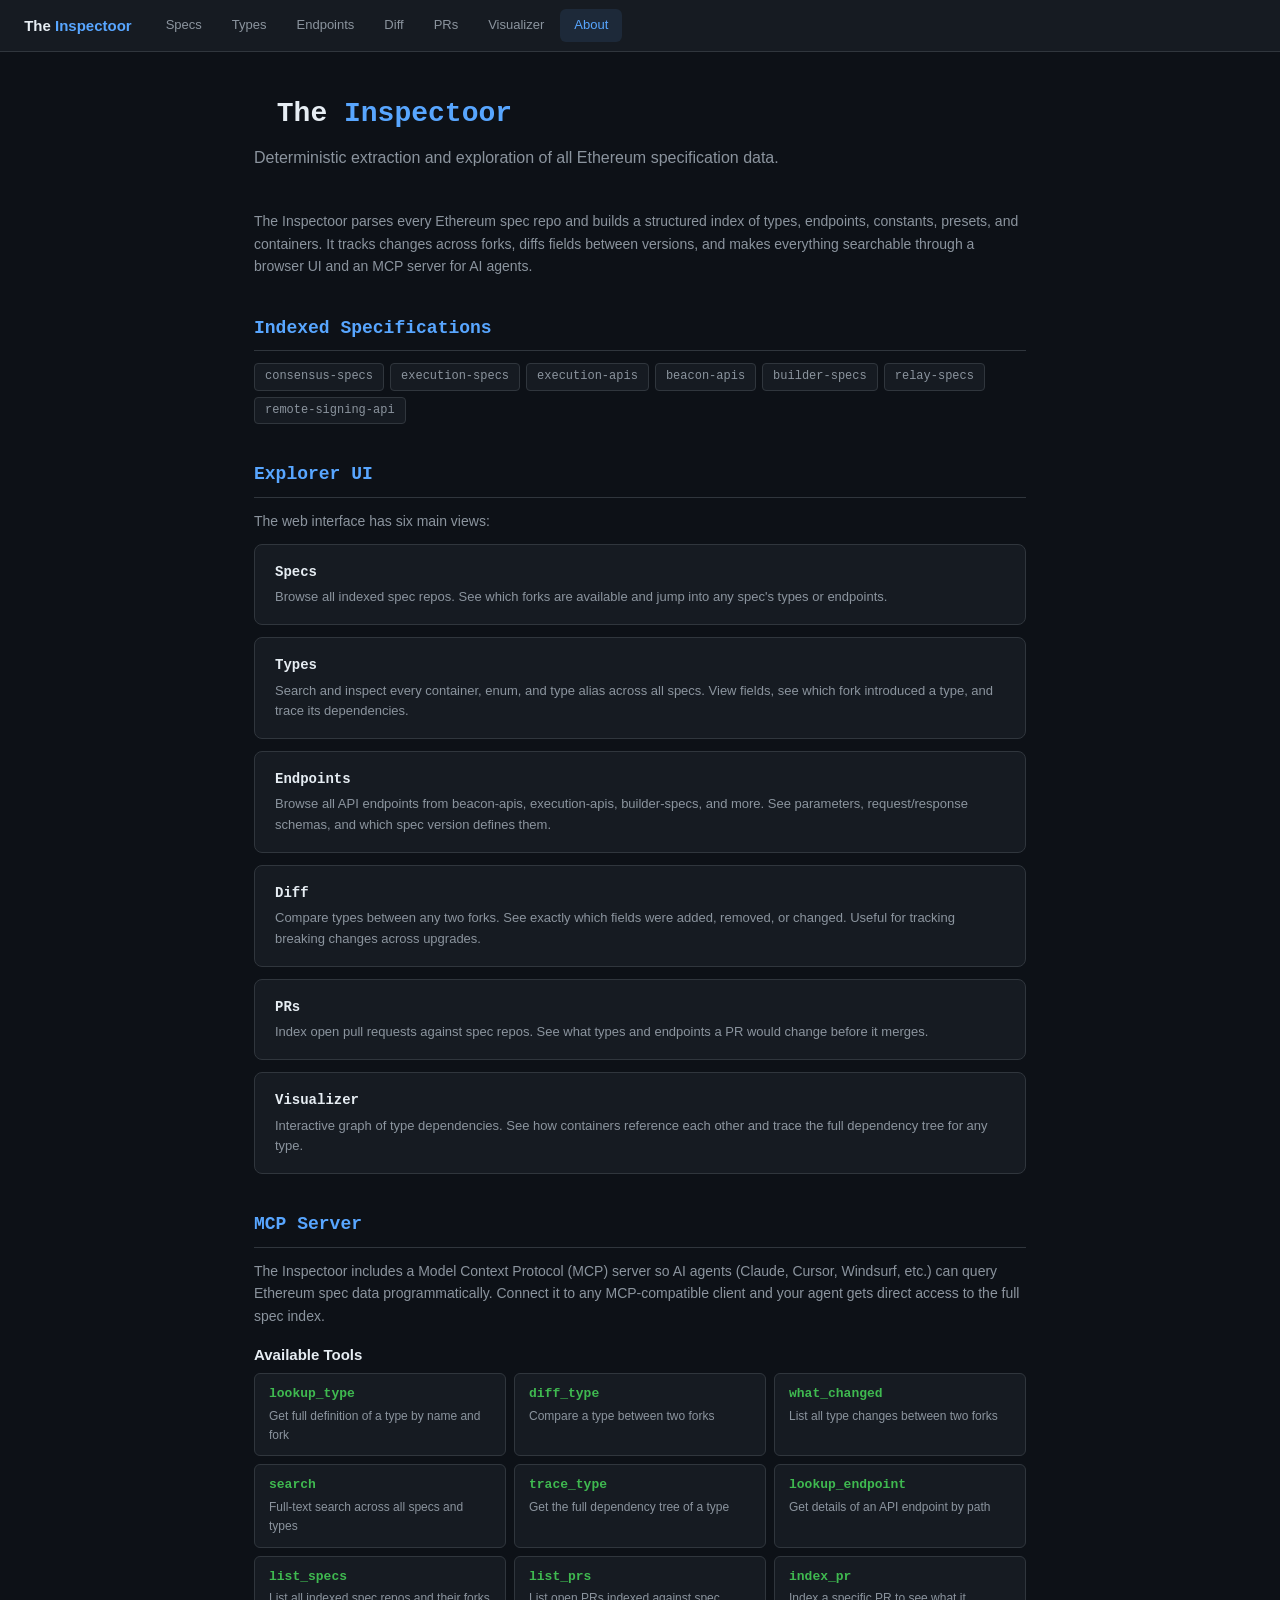
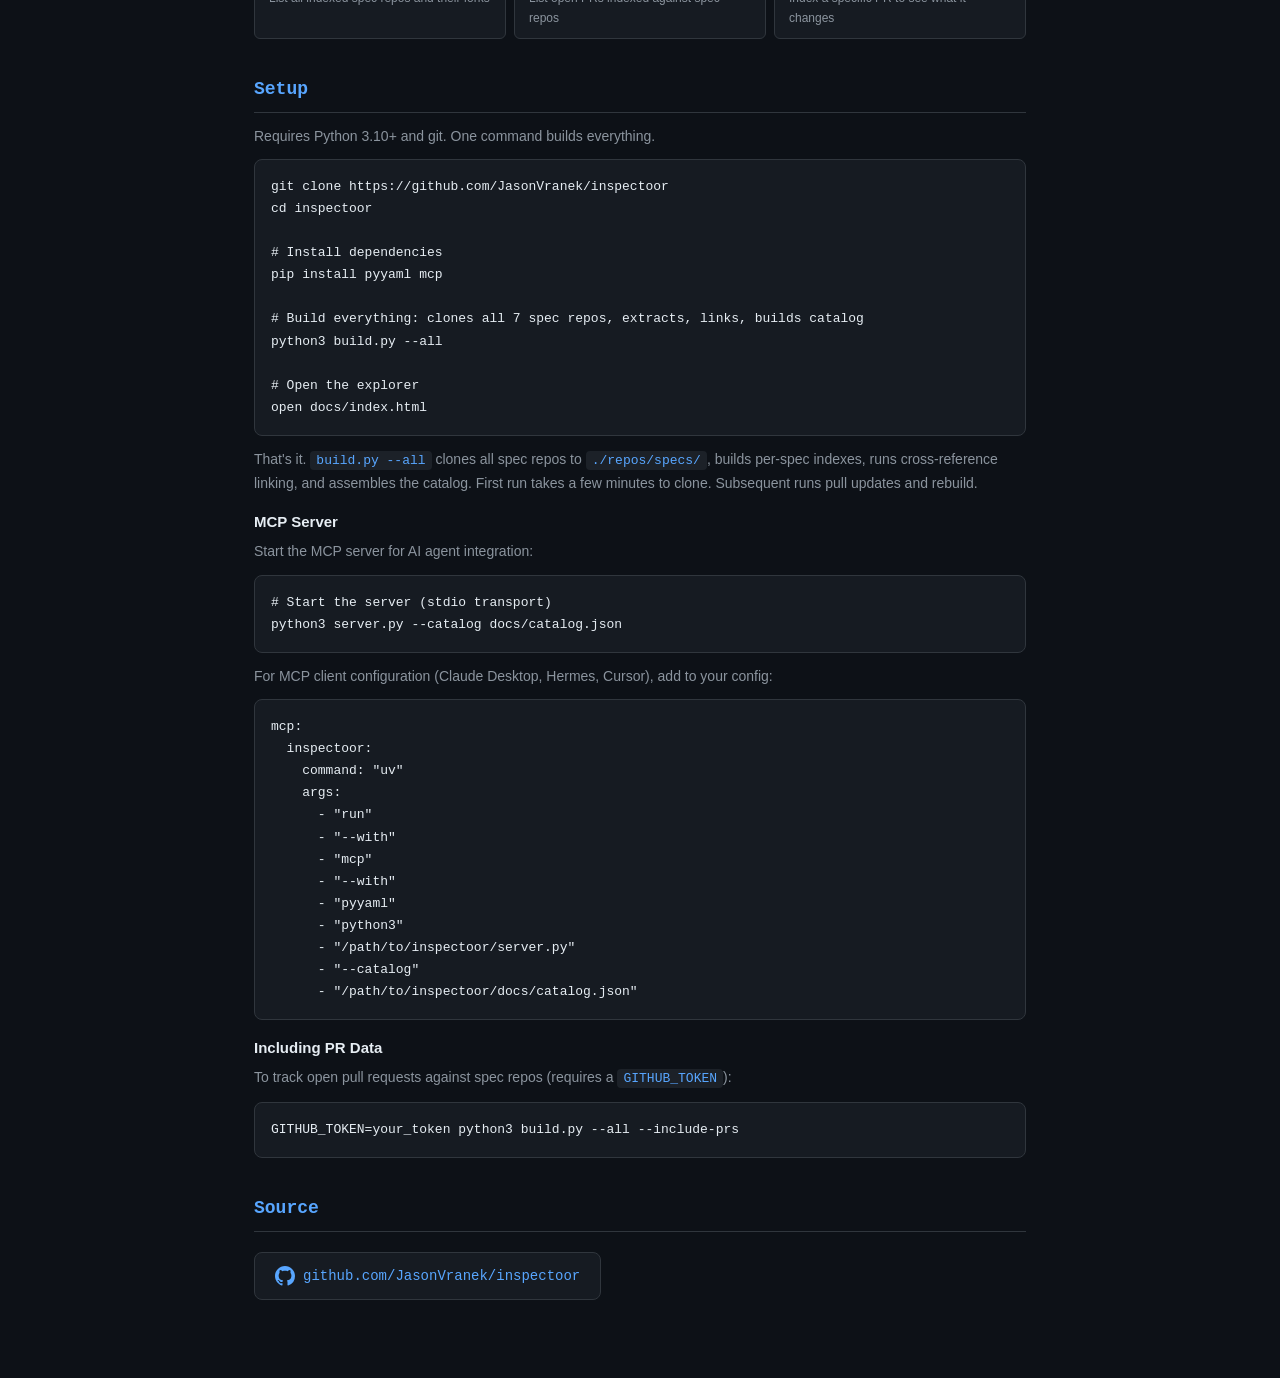
==== docs/about.html @ fb52762d "refactor, about page, CI" ====
<!DOCTYPE html>
<html lang="en">
<head>
<meta charset="UTF-8">
<meta name="viewport" content="width=device-width, initial-scale=1.0">
<title>About — The Inspectoor</title>
<link rel="icon" type="image/svg+xml" href="favicon.svg">
<style>
:root {
  --bg: #0d1117;
  --surface: #161b22;
  --surface-2: #1c2128;
  --border: #30363d;
  --text: #e6edf3;
  --text-muted: #8b949e;
  --text-dim: #6e7681;
  --accent: #58a6ff;
  --accent-hover: #79c0ff;
  --green: #3fb950;
  --red: #f85149;
  --orange: #d29922;
  --purple: #bc8cff;
  --font-mono: 'JetBrains Mono', 'Fira Code', 'SF Mono', Consolas, monospace;
  --font-sans: -apple-system, BlinkMacSystemFont, 'Segoe UI', Helvetica, Arial, sans-serif;
}
* { box-sizing: border-box; margin: 0; padding: 0; }
body {
  font-family: var(--font-sans);
  background: var(--bg);
  color: var(--text);
  line-height: 1.6;
  min-height: 100vh;
}
a { color: var(--accent); text-decoration: none; }
a:hover { color: var(--accent-hover); text-decoration: underline; }

/* Header */
.header {
  display: flex;
  align-items: center;
  gap: 12px;
  padding: 0 16px;
  height: 52px;
  min-height: 52px;
  background: var(--surface);
  border-bottom: 1px solid var(--border);
  z-index: 100;
}
.header .logo {
  font-size: 15px;
  font-weight: 700;
  white-space: nowrap;
  cursor: pointer;
  text-decoration: none;
  color: var(--text);
}
.header .logo:hover { text-decoration: none; }
.header .logo .accent { color: var(--accent); }
.nav-tabs {
  display: flex;
  gap: 2px;
  margin-left: 8px;
}
.nav-tab {
  padding: 6px 14px;
  font-size: 13px;
  font-weight: 500;
  color: var(--text-muted);
  background: none;
  border: none;
  border-radius: 6px;
  cursor: pointer;
  font-family: var(--font-sans);
  transition: all 0.15s;
  text-decoration: none;
}
.nav-tab:hover { color: var(--text); background: var(--surface-2); text-decoration: none; }
.nav-tab.active { color: var(--accent); background: rgba(88,166,255,0.1); }

/* Content */
.content {
  max-width: 820px;
  margin: 0 auto;
  padding: 40px 24px 80px;
}
h1 {
  font-family: var(--font-mono);
  font-size: 28px;
  margin-bottom: 8px;
}
.subtitle {
  color: var(--text-muted);
  font-size: 16px;
  margin-bottom: 40px;
}
h2 {
  font-family: var(--font-mono);
  font-size: 18px;
  color: var(--accent);
  margin: 36px 0 12px;
  padding-bottom: 8px;
  border-bottom: 1px solid var(--border);
}
h3 {
  font-size: 15px;
  font-weight: 600;
  margin: 16px 0 6px;
}
p {
  color: var(--text-muted);
  margin-bottom: 12px;
  font-size: 14px;
}
.card {
  background: var(--surface);
  border: 1px solid var(--border);
  border-radius: 8px;
  padding: 16px 20px;
  margin-bottom: 12px;
}
.card-title {
  font-family: var(--font-mono);
  font-size: 14px;
  font-weight: 600;
  color: var(--text);
  margin-bottom: 4px;
}
.card-desc {
  font-size: 13px;
  color: var(--text-muted);
}
code {
  font-family: var(--font-mono);
  font-size: 13px;
  background: var(--surface-2);
  padding: 2px 6px;
  border-radius: 4px;
  color: var(--accent);
}
pre {
  font-family: var(--font-mono);
  font-size: 13px;
  background: var(--surface);
  border: 1px solid var(--border);
  border-radius: 8px;
  padding: 16px;
  overflow-x: auto;
  margin-bottom: 12px;
  line-height: 1.7;
  color: var(--text);
}
.tool-grid {
  display: grid;
  grid-template-columns: repeat(auto-fill, minmax(240px, 1fr));
  gap: 8px;
  margin-bottom: 12px;
}
.tool-item {
  background: var(--surface);
  border: 1px solid var(--border);
  border-radius: 6px;
  padding: 10px 14px;
}
.tool-name {
  font-family: var(--font-mono);
  font-size: 13px;
  color: var(--green);
  font-weight: 600;
}
.tool-desc {
  font-size: 12px;
  color: var(--text-muted);
  margin-top: 2px;
}
.spec-list {
  display: flex;
  flex-wrap: wrap;
  gap: 6px;
  margin: 8px 0 16px;
}
.spec-tag {
  font-family: var(--font-mono);
  font-size: 12px;
  background: var(--surface);
  border: 1px solid var(--border);
  border-radius: 4px;
  padding: 3px 10px;
  color: var(--text-muted);
}
.github-link {
  display: inline-flex;
  align-items: center;
  gap: 8px;
  background: var(--surface);
  border: 1px solid var(--border);
  border-radius: 8px;
  padding: 12px 20px;
  font-family: var(--font-mono);
  font-size: 14px;
  margin-top: 8px;
  transition: border-color 0.15s;
}
.github-link:hover {
  border-color: var(--accent);
  text-decoration: none;
}

@media (max-width: 600px) {
  .header { gap: 6px; padding: 0 8px; }
  .nav-tabs { display: none; }
  .content { padding: 24px 16px 60px; }
  h1 { font-size: 22px; }
  .tool-grid { grid-template-columns: 1fr; }
}
</style>
</head>
<body>

<div class="header">
  <a class="logo" href="index.html"><img src="logo.svg" alt="" style="height:20px;vertical-align:middle;margin-right:4px"> The <span class="accent">Inspectoor</span></a>
  <div class="nav-tabs">
    <a class="nav-tab" href="index.html#/">Specs</a>
    <a class="nav-tab" href="index.html#/types">Types</a>
    <a class="nav-tab" href="index.html#/endpoints">Endpoints</a>
    <a class="nav-tab" href="index.html#/diff">Diff</a>
    <a class="nav-tab" href="index.html#/prs">PRs</a>
    <a class="nav-tab" href="visualizer.html">Visualizer</a>
    <a class="nav-tab active" href="about.html">About</a>
  </div>
</div>

<div class="content">
  <h1><img src="logo.svg" alt="" style="height:28px;vertical-align:middle;margin-right:6px"> The <span style="color:var(--accent)">Inspectoor</span></h1>
  <p class="subtitle">Deterministic extraction and exploration of all Ethereum specification data.</p>

  <p>The Inspectoor parses every Ethereum spec repo and builds a structured index of types, endpoints, constants, presets, and containers. It tracks changes across forks, diffs fields between versions, and makes everything searchable through a browser UI and an MCP server for AI agents.</p>

  <h2>Indexed Specifications</h2>
  <div class="spec-list">
    <span class="spec-tag">consensus-specs</span>
    <span class="spec-tag">execution-specs</span>
    <span class="spec-tag">execution-apis</span>
    <span class="spec-tag">beacon-apis</span>
    <span class="spec-tag">builder-specs</span>
    <span class="spec-tag">relay-specs</span>
    <span class="spec-tag">remote-signing-api</span>
  </div>

  <h2>Explorer UI</h2>
  <p>The web interface has six main views:</p>

  <div class="card">
    <div class="card-title">Specs</div>
    <div class="card-desc">Browse all indexed spec repos. See which forks are available and jump into any spec's types or endpoints.</div>
  </div>
  <div class="card">
    <div class="card-title">Types</div>
    <div class="card-desc">Search and inspect every container, enum, and type alias across all specs. View fields, see which fork introduced a type, and trace its dependencies.</div>
  </div>
  <div class="card">
    <div class="card-title">Endpoints</div>
    <div class="card-desc">Browse all API endpoints from beacon-apis, execution-apis, builder-specs, and more. See parameters, request/response schemas, and which spec version defines them.</div>
  </div>
  <div class="card">
    <div class="card-title">Diff</div>
    <div class="card-desc">Compare types between any two forks. See exactly which fields were added, removed, or changed. Useful for tracking breaking changes across upgrades.</div>
  </div>
  <div class="card">
    <div class="card-title">PRs</div>
    <div class="card-desc">Index open pull requests against spec repos. See what types and endpoints a PR would change before it merges.</div>
  </div>
  <div class="card">
    <div class="card-title">Visualizer</div>
    <div class="card-desc">Interactive graph of type dependencies. See how containers reference each other and trace the full dependency tree for any type.</div>
  </div>

  <h2>MCP Server</h2>
  <p>The Inspectoor includes a Model Context Protocol (MCP) server so AI agents (Claude, Cursor, Windsurf, etc.) can query Ethereum spec data programmatically. Connect it to any MCP-compatible client and your agent gets direct access to the full spec index.</p>

  <h3>Available Tools</h3>
  <div class="tool-grid">
    <div class="tool-item">
      <div class="tool-name">lookup_type</div>
      <div class="tool-desc">Get full definition of a type by name and fork</div>
    </div>
    <div class="tool-item">
      <div class="tool-name">diff_type</div>
      <div class="tool-desc">Compare a type between two forks</div>
    </div>
    <div class="tool-item">
      <div class="tool-name">what_changed</div>
      <div class="tool-desc">List all type changes between two forks</div>
    </div>
    <div class="tool-item">
      <div class="tool-name">search</div>
      <div class="tool-desc">Full-text search across all specs and types</div>
    </div>
    <div class="tool-item">
      <div class="tool-name">trace_type</div>
      <div class="tool-desc">Get the full dependency tree of a type</div>
    </div>
    <div class="tool-item">
      <div class="tool-name">lookup_endpoint</div>
      <div class="tool-desc">Get details of an API endpoint by path</div>
    </div>
    <div class="tool-item">
      <div class="tool-name">list_specs</div>
      <div class="tool-desc">List all indexed spec repos and their forks</div>
    </div>
    <div class="tool-item">
      <div class="tool-name">list_prs</div>
      <div class="tool-desc">List open PRs indexed against spec repos</div>
    </div>
    <div class="tool-item">
      <div class="tool-name">index_pr</div>
      <div class="tool-desc">Index a specific PR to see what it changes</div>
    </div>
  </div>

  <h2>Setup</h2>
  <p>Requires Python 3.10+ and git. One command builds everything.</p>
  <pre>git clone https://github.com/JasonVranek/inspectoor
cd inspectoor

# Install dependencies
pip install pyyaml mcp

# Build everything: clones all 7 spec repos, extracts, links, builds catalog
python3 build.py --all

# Open the explorer
open docs/index.html</pre>

  <p>That's it. <code>build.py --all</code> clones all spec repos to <code>./repos/specs/</code>,
  builds per-spec indexes, runs cross-reference linking, and assembles the catalog.
  First run takes a few minutes to clone. Subsequent runs pull updates and rebuild.</p>

  <h3>MCP Server</h3>
  <p>Start the MCP server for AI agent integration:</p>
  <pre># Start the server (stdio transport)
python3 server.py --catalog docs/catalog.json</pre>

  <p>For MCP client configuration (Claude Desktop, Hermes, Cursor), add to your config:</p>
  <pre>mcp:
  inspectoor:
    command: "uv"
    args:
      - "run"
      - "--with"
      - "mcp"
      - "--with"
      - "pyyaml"
      - "python3"
      - "/path/to/inspectoor/server.py"
      - "--catalog"
      - "/path/to/inspectoor/docs/catalog.json"</pre>

  <h3>Including PR Data</h3>
  <p>To track open pull requests against spec repos (requires a <code>GITHUB_TOKEN</code>):</p>
  <pre>GITHUB_TOKEN=your_token python3 build.py --all --include-prs</pre>

  <h2>Source</h2>
  <a class="github-link" href="https://github.com/JasonVranek/inspectoor" target="_blank" rel="noopener">
    <svg width="20" height="20" viewBox="0 0 16 16" fill="currentColor"><path d="M8 0C3.58 0 0 3.58 0 8c0 3.54 2.29 6.53 5.47 7.59.4.07.55-.17.55-.38 0-.19-.01-.82-.01-1.49-2.01.37-2.53-.49-2.69-.94-.09-.23-.48-.94-.82-1.13-.28-.15-.68-.52-.01-.53.63-.01 1.08.58 1.23.82.72 1.21 1.87.87 2.33.66.07-.52.28-.87.51-1.07-1.78-.2-3.64-.89-3.64-3.95 0-.87.31-1.59.82-2.15-.08-.2-.36-1.02.08-2.12 0 0 .67-.21 2.2.82.64-.18 1.32-.27 2-.27.68 0 1.36.09 2 .27 1.53-1.04 2.2-.82 2.2-.82.44 1.1.16 1.92.08 2.12.51.56.82 1.27.82 2.15 0 3.07-1.87 3.75-3.65 3.95.29.25.54.73.54 1.48 0 1.07-.01 1.93-.01 2.2 0 .21.15.46.55.38A8.013 8.013 0 0016 8c0-4.42-3.58-8-8-8z"/></svg>
    github.com/JasonVranek/inspectoor
  </a>
</div>

</body>
</html>
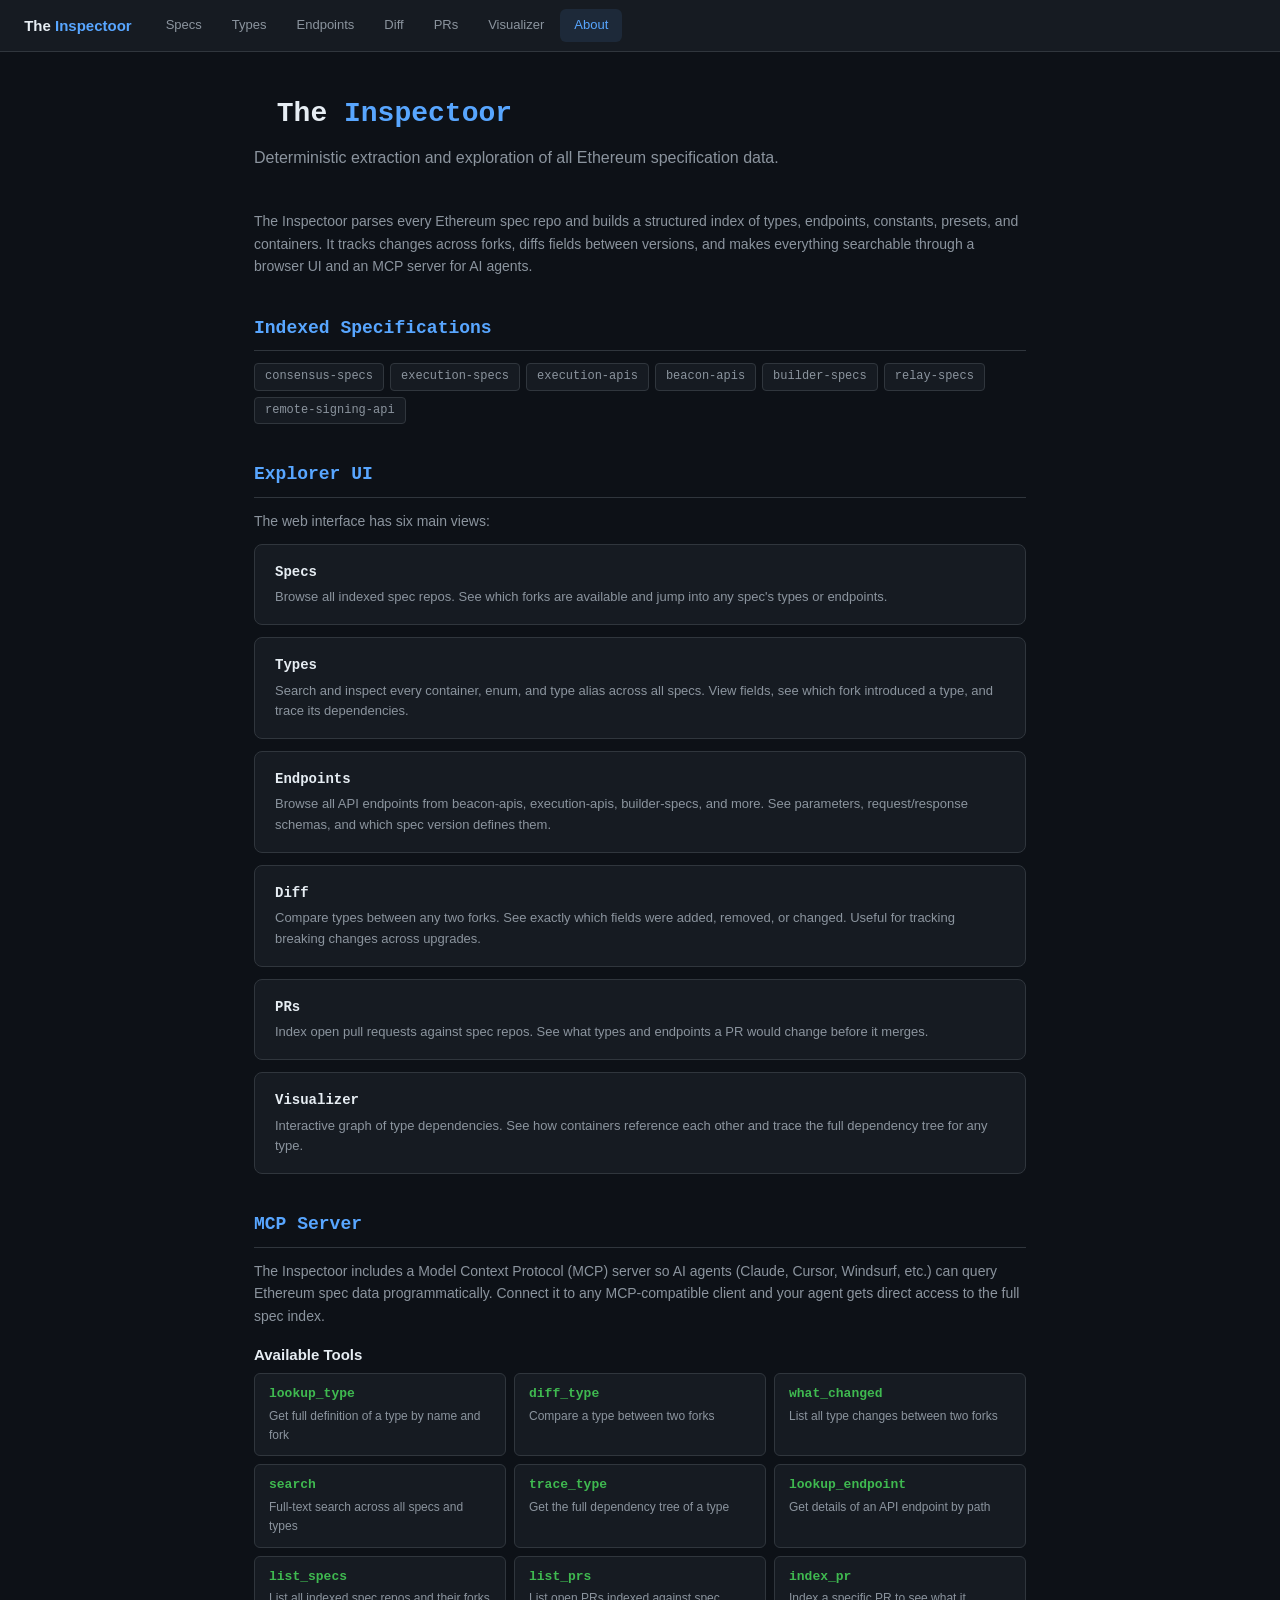
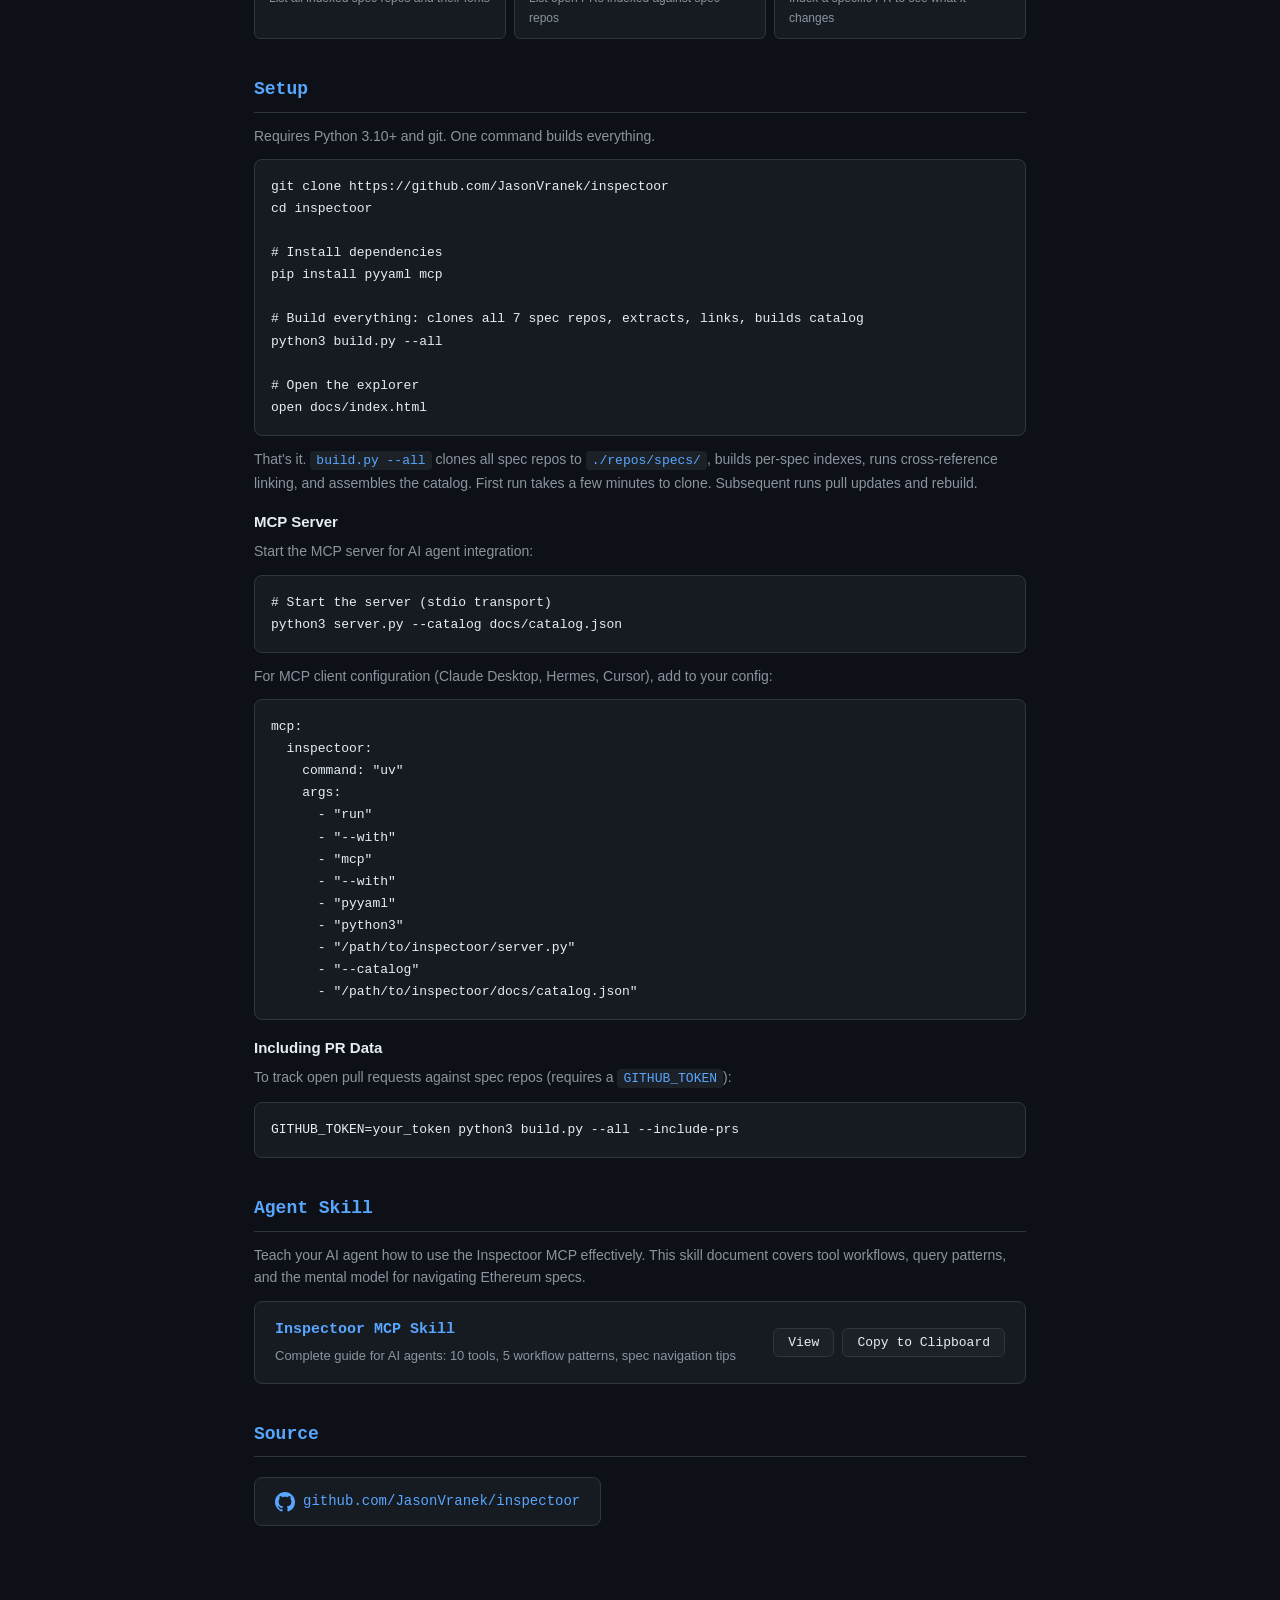
==== commit 69d3c4e7: "add skill.md" ====
--- a/docs/about.html
+++ b/docs/about.html
@@ -205,6 +205,153 @@
   text-decoration: none;
 }
 
+
+/* Skill card */
+.skill-card {
+  background: var(--surface);
+  border: 1px solid var(--border);
+  border-radius: 8px;
+  padding: 16px 20px;
+  margin: 12px 0 24px;
+  transition: border-color 0.15s;
+}
+.skill-card:hover { border-color: var(--accent); }
+.skill-card-header {
+  display: flex;
+  justify-content: space-between;
+  align-items: center;
+  gap: 16px;
+}
+.skill-card-title {
+  font-family: var(--font-mono);
+  font-size: 15px;
+  font-weight: 600;
+  color: var(--accent);
+}
+.skill-card-desc {
+  font-size: 13px;
+  color: var(--text-muted);
+  margin-top: 4px;
+}
+.skill-card-actions {
+  display: flex;
+  gap: 8px;
+  flex-shrink: 0;
+}
+.skill-btn {
+  font-family: var(--font-mono);
+  font-size: 13px;
+  padding: 6px 14px;
+  background: var(--surface-2);
+  border: 1px solid var(--border);
+  border-radius: 6px;
+  color: var(--text);
+  cursor: pointer;
+  transition: all 0.15s;
+  white-space: nowrap;
+}
+.skill-btn:hover { border-color: var(--accent); color: var(--accent); }
+.skill-btn-copy.copied { border-color: var(--green); color: var(--green); }
+
+/* Skill modal */
+.skill-modal-overlay {
+  display: none;
+  position: fixed;
+  inset: 0;
+  background: rgba(0,0,0,0.7);
+  z-index: 1000;
+  justify-content: center;
+  align-items: center;
+  padding: 24px;
+}
+.skill-modal-overlay.open { display: flex; }
+.skill-modal {
+  background: var(--surface);
+  border: 1px solid var(--border);
+  border-radius: 12px;
+  width: 100%;
+  max-width: 860px;
+  max-height: 85vh;
+  display: flex;
+  flex-direction: column;
+  overflow: hidden;
+}
+.skill-modal-header {
+  display: flex;
+  justify-content: space-between;
+  align-items: center;
+  padding: 14px 20px;
+  border-bottom: 1px solid var(--border);
+  flex-shrink: 0;
+}
+.skill-modal-title {
+  font-family: var(--font-mono);
+  font-size: 15px;
+  font-weight: 600;
+  color: var(--accent);
+}
+.skill-modal-close {
+  background: none;
+  border: none;
+  color: var(--text-muted);
+  font-size: 24px;
+  cursor: pointer;
+  padding: 0 4px;
+  line-height: 1;
+}
+.skill-modal-close:hover { color: var(--text); }
+.skill-modal-body {
+  padding: 20px 24px;
+  overflow-y: auto;
+  font-size: 14px;
+  line-height: 1.7;
+}
+.skill-modal-body h1 { font-size: 22px; margin: 24px 0 8px; font-family: var(--font-mono); color: var(--accent); }
+.skill-modal-body h2 { font-size: 17px; margin: 20px 0 8px; font-family: var(--font-mono); color: var(--accent); }
+.skill-modal-body h3 { font-size: 14px; margin: 16px 0 6px; font-family: var(--font-mono); color: var(--text); }
+.skill-modal-body p { margin: 8px 0; }
+.skill-modal-body ul, .skill-modal-body ol { margin: 8px 0; padding-left: 24px; }
+.skill-modal-body li { margin: 4px 0; }
+.skill-modal-body code {
+  font-family: var(--font-mono);
+  font-size: 13px;
+  background: var(--bg);
+  padding: 2px 6px;
+  border-radius: 4px;
+  color: var(--accent);
+}
+.skill-modal-body pre {
+  background: var(--bg);
+  border: 1px solid var(--border);
+  border-radius: 6px;
+  padding: 12px 16px;
+  overflow-x: auto;
+  margin: 8px 0;
+  font-family: var(--font-mono);
+  font-size: 12px;
+  line-height: 1.5;
+}
+.skill-modal-body pre code {
+  background: none;
+  padding: 0;
+  color: var(--text);
+}
+.skill-modal-body table {
+  border-collapse: collapse;
+  width: 100%;
+  margin: 8px 0;
+  font-size: 13px;
+}
+.skill-modal-body th, .skill-modal-body td {
+  border: 1px solid var(--border);
+  padding: 6px 10px;
+  text-align: left;
+}
+.skill-modal-body th { background: var(--bg); color: var(--text-muted); font-weight: 600; }
+.skill-modal-body strong { color: var(--text); font-weight: 600; }
+.skill-modal-body a { color: var(--accent); }
+.skill-modal-body hr { border: none; border-top: 1px solid var(--border); margin: 16px 0; }
+
 @media (max-width: 600px) {
   .header { gap: 6px; padding: 0 8px; }
   .nav-tabs { display: none; }
@@ -359,6 +506,41 @@
   <p>To track open pull requests against spec repos (requires a <code>GITHUB_TOKEN</code>):</p>
   <pre>GITHUB_TOKEN=your_token python3 build.py --all --include-prs</pre>
 
+
+  <h2>Agent Skill</h2>
+  <p>Teach your AI agent how to use the Inspectoor MCP effectively. This skill document
+  covers tool workflows, query patterns, and the mental model for navigating Ethereum specs.</p>
+
+  <div class="skill-card">
+    <div class="skill-card-header">
+      <div>
+        <div class="skill-card-title">Inspectoor MCP Skill</div>
+        <div class="skill-card-desc">Complete guide for AI agents: 10 tools, 5 workflow patterns, spec navigation tips</div>
+      </div>
+      <div class="skill-card-actions">
+        <button class="skill-btn" onclick="viewSkill()">View</button>
+        <button class="skill-btn skill-btn-copy" onclick="copySkill(this)">Copy to Clipboard</button>
+      </div>
+    </div>
+  </div>
+
+  <!-- Skill Modal -->
+  <div class="skill-modal-overlay" id="skill-modal" onclick="if(event.target===this)closeSkillModal()">
+    <div class="skill-modal">
+      <div class="skill-modal-header">
+        <span class="skill-modal-title">Inspectoor MCP Skill</span>
+        <div style="display:flex;gap:8px;align-items:center">
+          <button class="skill-btn skill-btn-copy" onclick="copySkill(this)" style="font-size:12px;padding:4px 10px">Copy Raw</button>
+          <a href="https://github.com/JasonVranek/inspectoor/blob/main/docs/SKILL.md" target="_blank" rel="noopener" class="skill-btn" style="font-size:12px;padding:4px 10px;text-decoration:none;color:var(--text)">Edit on GitHub</a>
+          <button class="skill-modal-close" onclick="closeSkillModal()">&times;</button>
+        </div>
+      </div>
+      <div class="skill-modal-body" id="skill-modal-body">
+        <div style="color:var(--text-dim);padding:20px;text-align:center">Loading...</div>
+      </div>
+    </div>
+  </div>
+
   <h2>Source</h2>
   <a class="github-link" href="https://github.com/JasonVranek/inspectoor" target="_blank" rel="noopener">
     <svg width="20" height="20" viewBox="0 0 16 16" fill="currentColor"><path d="M8 0C3.58 0 0 3.58 0 8c0 3.54 2.29 6.53 5.47 7.59.4.07.55-.17.55-.38 0-.19-.01-.82-.01-1.49-2.01.37-2.53-.49-2.69-.94-.09-.23-.48-.94-.82-1.13-.28-.15-.68-.52-.01-.53.63-.01 1.08.58 1.23.82.72 1.21 1.87.87 2.33.66.07-.52.28-.87.51-1.07-1.78-.2-3.64-.89-3.64-3.95 0-.87.31-1.59.82-2.15-.08-.2-.36-1.02.08-2.12 0 0 .67-.21 2.2.82.64-.18 1.32-.27 2-.27.68 0 1.36.09 2 .27 1.53-1.04 2.2-.82 2.2-.82.44 1.1.16 1.92.08 2.12.51.56.82 1.27.82 2.15 0 3.07-1.87 3.75-3.65 3.95.29.25.54.73.54 1.48 0 1.07-.01 1.93-.01 2.2 0 .21.15.46.55.38A8.013 8.013 0 0016 8c0-4.42-3.58-8-8-8z"/></svg>
@@ -366,5 +548,92 @@
   </a>
 </div>
 
+
+<script>
+let skillMdRaw = null;
+
+async function fetchSkillMd() {
+  if (skillMdRaw) return skillMdRaw;
+  const resp = await fetch('SKILL.md');
+  if (!resp.ok) throw new Error('Failed to load SKILL.md');
+  skillMdRaw = await resp.text();
+  return skillMdRaw;
+}
+
+function renderMarkdown(md) {
+  let html = md;
+  // Code blocks (```...```)
+  html = html.replace(/```([\s\S]*?)```/g, function(m, code) {
+    return '<pre><code>' + code.replace(/^\w*\n/, '').replace(/</g, '&lt;').replace(/>/g, '&gt;') + '</code></pre>';
+  });
+  // Tables
+  html = html.replace(/(\|.+\|\n)(\|[-| :]+\|\n)((?:\|.+\|\n?)+)/g, function(m, header, sep, body) {
+    let t = '<table><thead><tr>';
+    header.trim().split('|').filter(Boolean).forEach(function(c) { t += '<th>' + c.trim() + '</th>'; });
+    t += '</tr></thead><tbody>';
+    body.trim().split('\n').forEach(function(row) {
+      t += '<tr>';
+      row.split('|').filter(Boolean).forEach(function(c) { t += '<td>' + c.trim() + '</td>'; });
+      t += '</tr>';
+    });
+    t += '</tbody></table>';
+    return t;
+  });
+  // Headings
+  html = html.replace(/^### (.+)$/gm, '<h3>$1</h3>');
+  html = html.replace(/^## (.+)$/gm, '<h2>$1</h2>');
+  html = html.replace(/^# (.+)$/gm, '<h1>$1</h1>');
+  // Horizontal rules
+  html = html.replace(/^---+$/gm, '<hr>');
+  // Bold
+  html = html.replace(/\*\*(.+?)\*\*/g, '<strong>$1</strong>');
+  // Inline code (after code blocks to avoid conflicts)
+  html = html.replace(/`([^`]+)`/g, '<code>$1</code>');
+  // Links
+  html = html.replace(/\[([^\]]+)\]\(([^)]+)\)/g, '<a href="$2">$1</a>');
+  // Unordered lists
+  html = html.replace(/^- (.+)$/gm, '<li>$1</li>');
+  html = html.replace(/(<li>.*<\/li>\n?)+/g, '<ul>$&</ul>');
+  // Paragraphs (lines that aren't already wrapped)
+  html = html.replace(/^(?!<[hupltao]|$)(.+)$/gm, '<p>$1</p>');
+  // Clean up extra newlines
+  html = html.replace(/\n{2,}/g, '\n');
+  return html;
+}
+
+async function viewSkill() {
+  try {
+    const md = await fetchSkillMd();
+    document.getElementById('skill-modal-body').innerHTML = renderMarkdown(md);
+    document.getElementById('skill-modal').classList.add('open');
+    document.body.style.overflow = 'hidden';
+  } catch (e) {
+    alert('Could not load SKILL.md: ' + e.message);
+  }
+}
+
+function closeSkillModal() {
+  document.getElementById('skill-modal').classList.remove('open');
+  document.body.style.overflow = '';
+}
+
+async function copySkill(btn) {
+  try {
+    const md = await fetchSkillMd();
+    await navigator.clipboard.writeText(md);
+    const orig = btn.textContent;
+    btn.textContent = 'Copied!';
+    btn.classList.add('copied');
+    setTimeout(function() { btn.textContent = orig; btn.classList.remove('copied'); }, 1500);
+  } catch (e) {
+    alert('Copy failed: ' + e.message);
+  }
+}
+
+document.addEventListener('keydown', function(e) {
+  if (e.key === 'Escape') closeSkillModal();
+});
+</script>
+
 </body>
 </html>
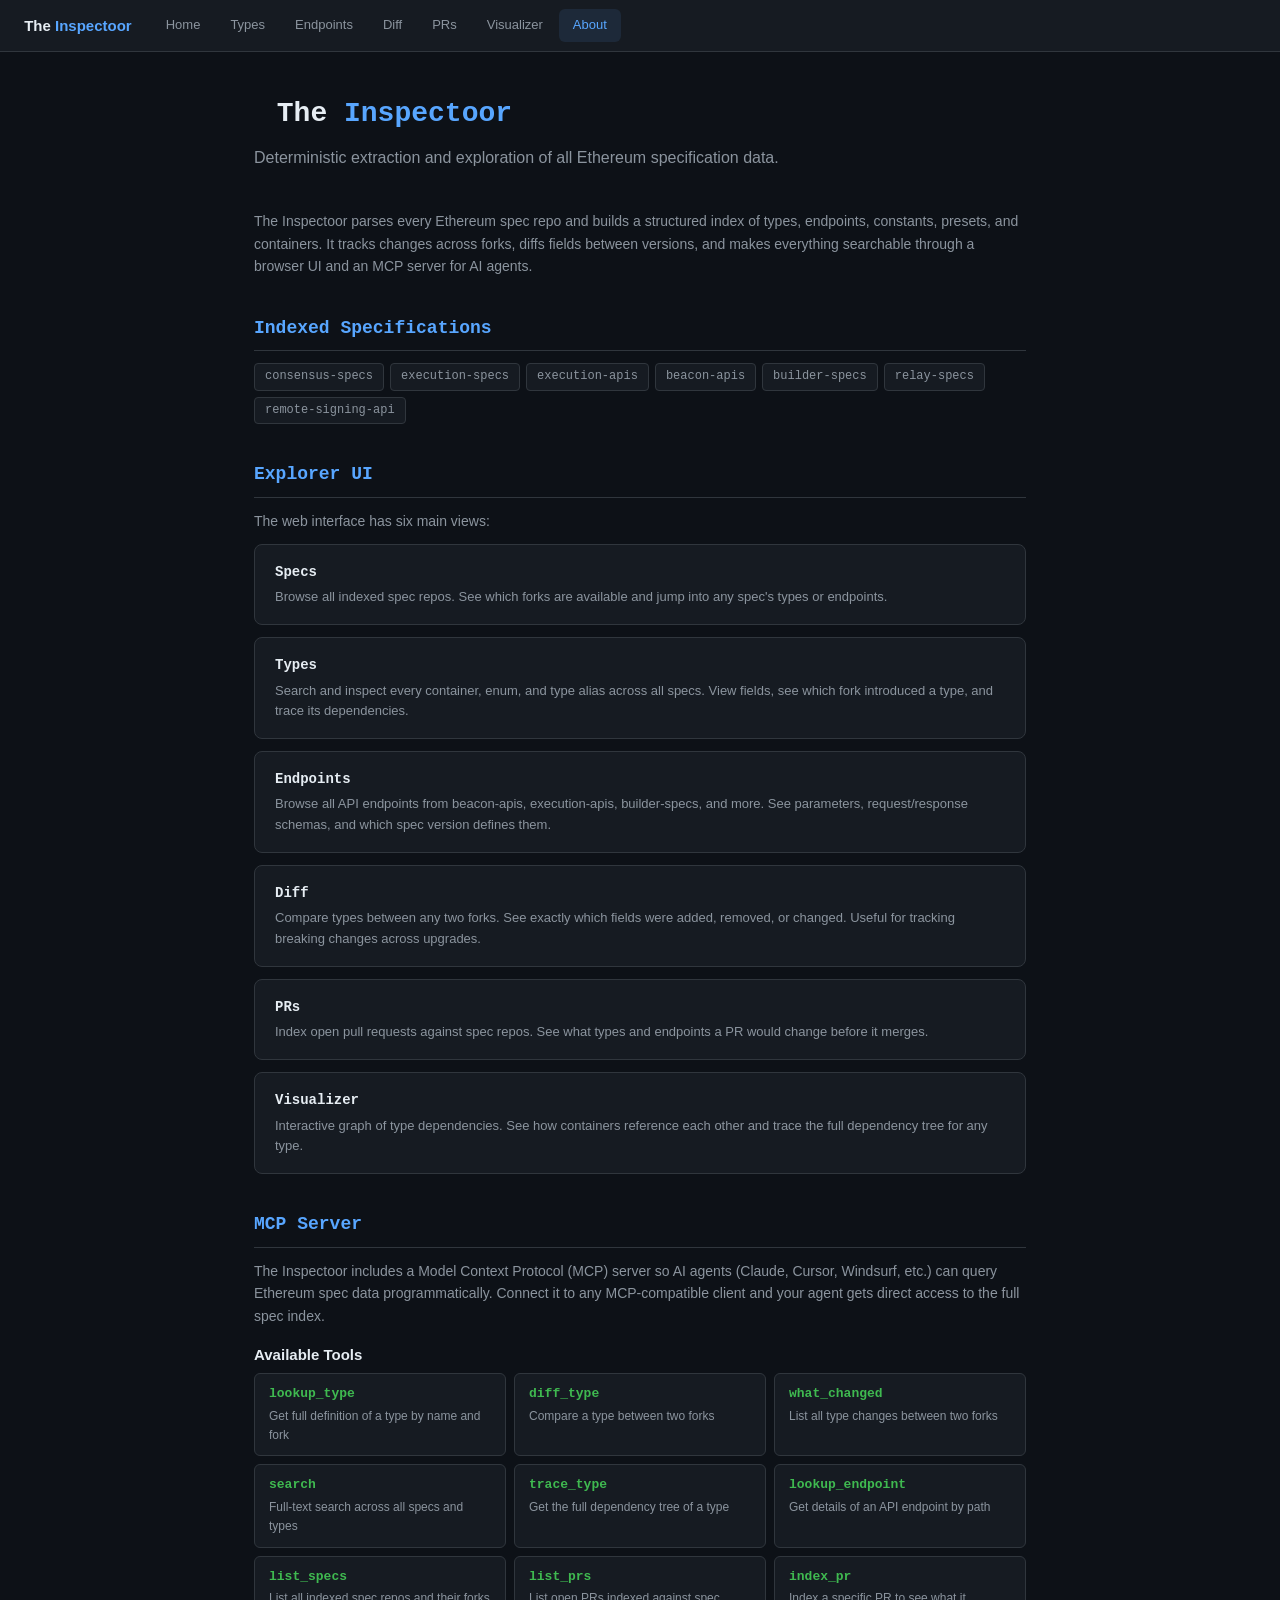
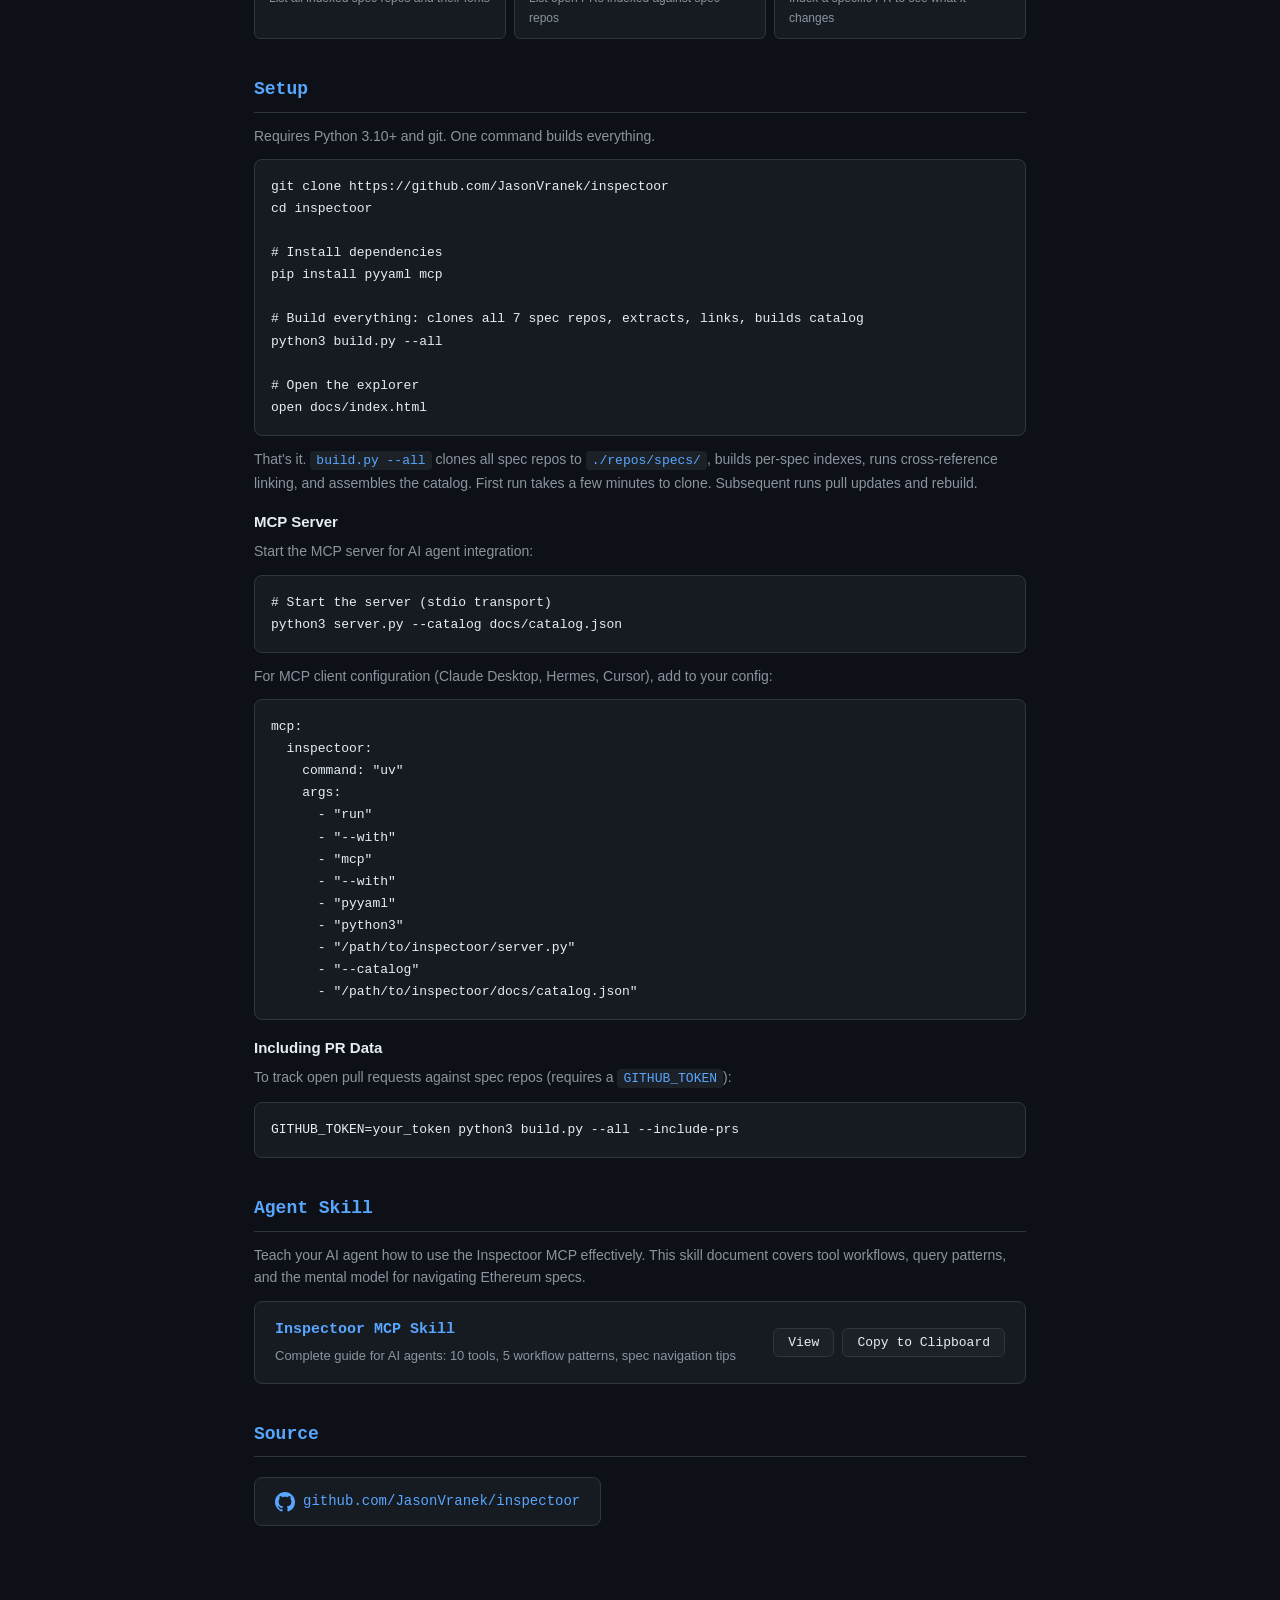
==== commit 9aa050ce: "unify specs + about -> home page" ====
--- a/docs/about.html
+++ b/docs/about.html
@@ -366,7 +366,7 @@
 <div class="header">
   <a class="logo" href="index.html"><img src="logo.svg" alt="" style="height:20px;vertical-align:middle;margin-right:4px"> The <span class="accent">Inspectoor</span></a>
   <div class="nav-tabs">
-    <a class="nav-tab" href="index.html#/">Specs</a>
+    <a class="nav-tab" href="index.html#/">Home</a>
     <a class="nav-tab" href="index.html#/types">Types</a>
     <a class="nav-tab" href="index.html#/endpoints">Endpoints</a>
     <a class="nav-tab" href="index.html#/diff">Diff</a>
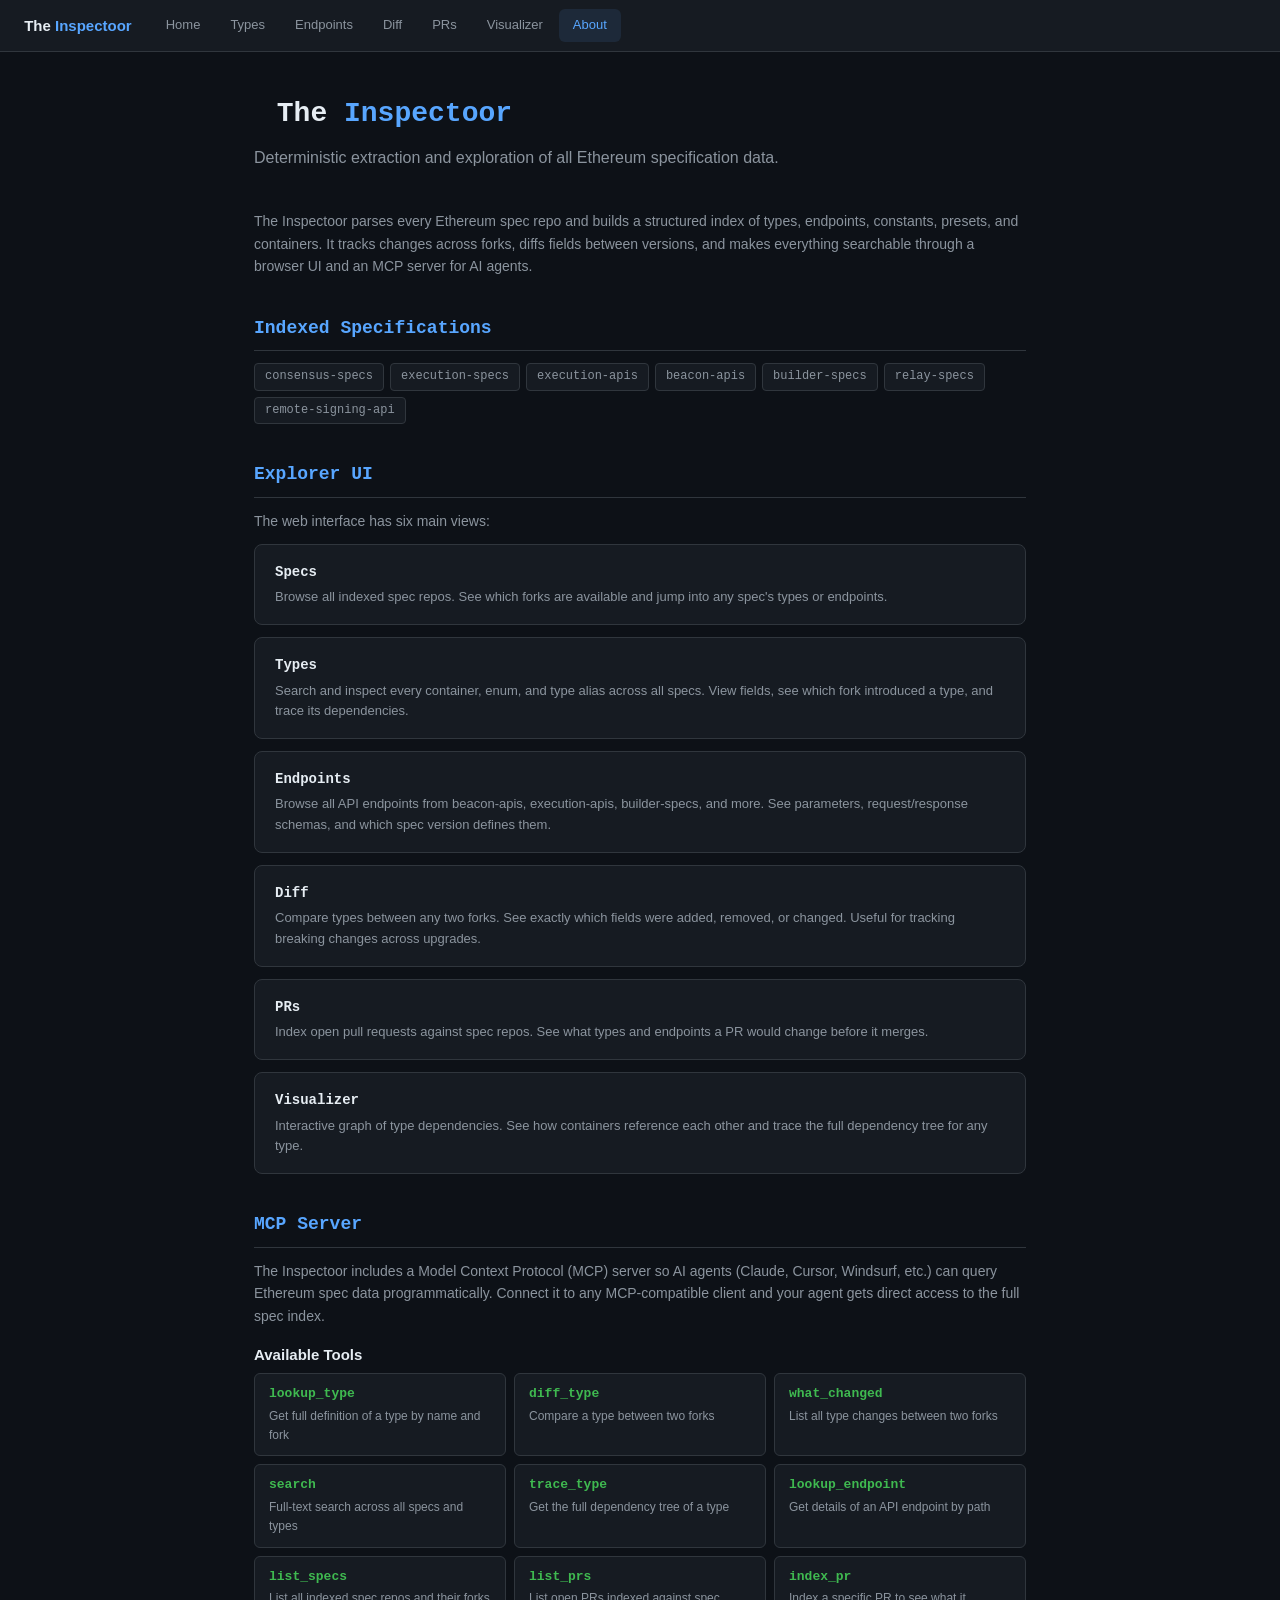
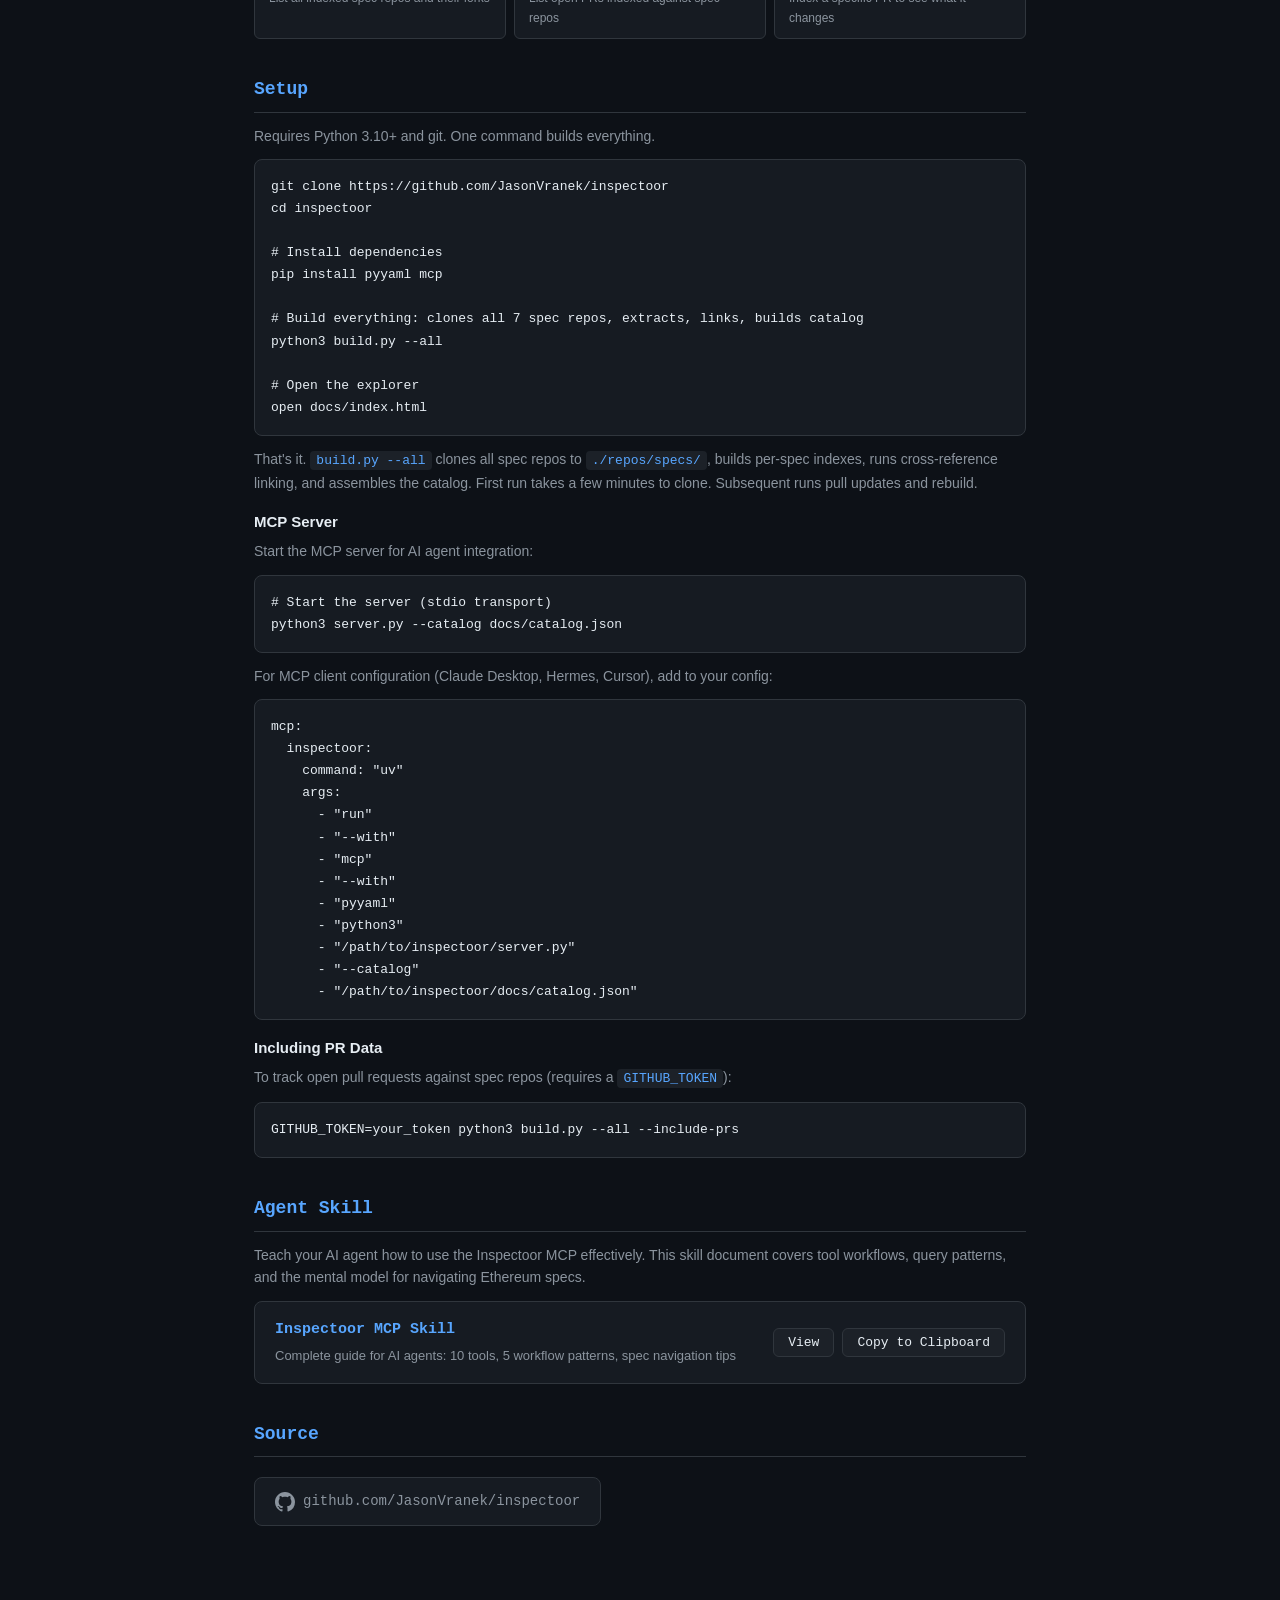
==== commit 3204377a: "refactor for modularization / testing" ====
--- a/docs/about.html
+++ b/docs/about.html
@@ -5,361 +5,8 @@
 <meta name="viewport" content="width=device-width, initial-scale=1.0">
 <title>About — The Inspectoor</title>
 <link rel="icon" type="image/svg+xml" href="favicon.svg">
-<style>
-:root {
-  --bg: #0d1117;
-  --surface: #161b22;
-  --surface-2: #1c2128;
-  --border: #30363d;
-  --text: #e6edf3;
-  --text-muted: #8b949e;
-  --text-dim: #6e7681;
-  --accent: #58a6ff;
-  --accent-hover: #79c0ff;
-  --green: #3fb950;
-  --red: #f85149;
-  --orange: #d29922;
-  --purple: #bc8cff;
-  --font-mono: 'JetBrains Mono', 'Fira Code', 'SF Mono', Consolas, monospace;
-  --font-sans: -apple-system, BlinkMacSystemFont, 'Segoe UI', Helvetica, Arial, sans-serif;
-}
-* { box-sizing: border-box; margin: 0; padding: 0; }
-body {
-  font-family: var(--font-sans);
-  background: var(--bg);
-  color: var(--text);
-  line-height: 1.6;
-  min-height: 100vh;
-}
-a { color: var(--accent); text-decoration: none; }
-a:hover { color: var(--accent-hover); text-decoration: underline; }
-
-/* Header */
-.header {
-  display: flex;
-  align-items: center;
-  gap: 12px;
-  padding: 0 16px;
-  height: 52px;
-  min-height: 52px;
-  background: var(--surface);
-  border-bottom: 1px solid var(--border);
-  z-index: 100;
-}
-.header .logo {
-  font-size: 15px;
-  font-weight: 700;
-  white-space: nowrap;
-  cursor: pointer;
-  text-decoration: none;
-  color: var(--text);
-}
-.header .logo:hover { text-decoration: none; }
-.header .logo .accent { color: var(--accent); }
-.nav-tabs {
-  display: flex;
-  gap: 2px;
-  margin-left: 8px;
-}
-.nav-tab {
-  padding: 6px 14px;
-  font-size: 13px;
-  font-weight: 500;
-  color: var(--text-muted);
-  background: none;
-  border: none;
-  border-radius: 6px;
-  cursor: pointer;
-  font-family: var(--font-sans);
-  transition: all 0.15s;
-  text-decoration: none;
-}
-.nav-tab:hover { color: var(--text); background: var(--surface-2); text-decoration: none; }
-.nav-tab.active { color: var(--accent); background: rgba(88,166,255,0.1); }
-
-/* Content */
-.content {
-  max-width: 820px;
-  margin: 0 auto;
-  padding: 40px 24px 80px;
-}
-h1 {
-  font-family: var(--font-mono);
-  font-size: 28px;
-  margin-bottom: 8px;
-}
-.subtitle {
-  color: var(--text-muted);
-  font-size: 16px;
-  margin-bottom: 40px;
-}
-h2 {
-  font-family: var(--font-mono);
-  font-size: 18px;
-  color: var(--accent);
-  margin: 36px 0 12px;
-  padding-bottom: 8px;
-  border-bottom: 1px solid var(--border);
-}
-h3 {
-  font-size: 15px;
-  font-weight: 600;
-  margin: 16px 0 6px;
-}
-p {
-  color: var(--text-muted);
-  margin-bottom: 12px;
-  font-size: 14px;
-}
-.card {
-  background: var(--surface);
-  border: 1px solid var(--border);
-  border-radius: 8px;
-  padding: 16px 20px;
-  margin-bottom: 12px;
-}
-.card-title {
-  font-family: var(--font-mono);
-  font-size: 14px;
-  font-weight: 600;
-  color: var(--text);
-  margin-bottom: 4px;
-}
-.card-desc {
-  font-size: 13px;
-  color: var(--text-muted);
-}
-code {
-  font-family: var(--font-mono);
-  font-size: 13px;
-  background: var(--surface-2);
-  padding: 2px 6px;
-  border-radius: 4px;
-  color: var(--accent);
-}
-pre {
-  font-family: var(--font-mono);
-  font-size: 13px;
-  background: var(--surface);
-  border: 1px solid var(--border);
-  border-radius: 8px;
-  padding: 16px;
-  overflow-x: auto;
-  margin-bottom: 12px;
-  line-height: 1.7;
-  color: var(--text);
-}
-.tool-grid {
-  display: grid;
-  grid-template-columns: repeat(auto-fill, minmax(240px, 1fr));
-  gap: 8px;
-  margin-bottom: 12px;
-}
-.tool-item {
-  background: var(--surface);
-  border: 1px solid var(--border);
-  border-radius: 6px;
-  padding: 10px 14px;
-}
-.tool-name {
-  font-family: var(--font-mono);
-  font-size: 13px;
-  color: var(--green);
-  font-weight: 600;
-}
-.tool-desc {
-  font-size: 12px;
-  color: var(--text-muted);
-  margin-top: 2px;
-}
-.spec-list {
-  display: flex;
-  flex-wrap: wrap;
-  gap: 6px;
-  margin: 8px 0 16px;
-}
-.spec-tag {
-  font-family: var(--font-mono);
-  font-size: 12px;
-  background: var(--surface);
-  border: 1px solid var(--border);
-  border-radius: 4px;
-  padding: 3px 10px;
-  color: var(--text-muted);
-}
-.github-link {
-  display: inline-flex;
-  align-items: center;
-  gap: 8px;
-  background: var(--surface);
-  border: 1px solid var(--border);
-  border-radius: 8px;
-  padding: 12px 20px;
-  font-family: var(--font-mono);
-  font-size: 14px;
-  margin-top: 8px;
-  transition: border-color 0.15s;
-}
-.github-link:hover {
-  border-color: var(--accent);
-  text-decoration: none;
-}
-
-
-/* Skill card */
-.skill-card {
-  background: var(--surface);
-  border: 1px solid var(--border);
-  border-radius: 8px;
-  padding: 16px 20px;
-  margin: 12px 0 24px;
-  transition: border-color 0.15s;
-}
-.skill-card:hover { border-color: var(--accent); }
-.skill-card-header {
-  display: flex;
-  justify-content: space-between;
-  align-items: center;
-  gap: 16px;
-}
-.skill-card-title {
-  font-family: var(--font-mono);
-  font-size: 15px;
-  font-weight: 600;
-  color: var(--accent);
-}
-.skill-card-desc {
-  font-size: 13px;
-  color: var(--text-muted);
-  margin-top: 4px;
-}
-.skill-card-actions {
-  display: flex;
-  gap: 8px;
-  flex-shrink: 0;
-}
-.skill-btn {
-  font-family: var(--font-mono);
-  font-size: 13px;
-  padding: 6px 14px;
-  background: var(--surface-2);
-  border: 1px solid var(--border);
-  border-radius: 6px;
-  color: var(--text);
-  cursor: pointer;
-  transition: all 0.15s;
-  white-space: nowrap;
-}
-.skill-btn:hover { border-color: var(--accent); color: var(--accent); }
-.skill-btn-copy.copied { border-color: var(--green); color: var(--green); }
-
-/* Skill modal */
-.skill-modal-overlay {
-  display: none;
-  position: fixed;
-  inset: 0;
-  background: rgba(0,0,0,0.7);
-  z-index: 1000;
-  justify-content: center;
-  align-items: center;
-  padding: 24px;
-}
-.skill-modal-overlay.open { display: flex; }
-.skill-modal {
-  background: var(--surface);
-  border: 1px solid var(--border);
-  border-radius: 12px;
-  width: 100%;
-  max-width: 860px;
-  max-height: 85vh;
-  display: flex;
-  flex-direction: column;
-  overflow: hidden;
-}
-.skill-modal-header {
-  display: flex;
-  justify-content: space-between;
-  align-items: center;
-  padding: 14px 20px;
-  border-bottom: 1px solid var(--border);
-  flex-shrink: 0;
-}
-.skill-modal-title {
-  font-family: var(--font-mono);
-  font-size: 15px;
-  font-weight: 600;
-  color: var(--accent);
-}
-.skill-modal-close {
-  background: none;
-  border: none;
-  color: var(--text-muted);
-  font-size: 24px;
-  cursor: pointer;
-  padding: 0 4px;
-  line-height: 1;
-}
-.skill-modal-close:hover { color: var(--text); }
-.skill-modal-body {
-  padding: 20px 24px;
-  overflow-y: auto;
-  font-size: 14px;
-  line-height: 1.7;
-}
-.skill-modal-body h1 { font-size: 22px; margin: 24px 0 8px; font-family: var(--font-mono); color: var(--accent); }
-.skill-modal-body h2 { font-size: 17px; margin: 20px 0 8px; font-family: var(--font-mono); color: var(--accent); }
-.skill-modal-body h3 { font-size: 14px; margin: 16px 0 6px; font-family: var(--font-mono); color: var(--text); }
-.skill-modal-body p { margin: 8px 0; }
-.skill-modal-body ul, .skill-modal-body ol { margin: 8px 0; padding-left: 24px; }
-.skill-modal-body li { margin: 4px 0; }
-.skill-modal-body code {
-  font-family: var(--font-mono);
-  font-size: 13px;
-  background: var(--bg);
-  padding: 2px 6px;
-  border-radius: 4px;
-  color: var(--accent);
-}
-.skill-modal-body pre {
-  background: var(--bg);
-  border: 1px solid var(--border);
-  border-radius: 6px;
-  padding: 12px 16px;
-  overflow-x: auto;
-  margin: 8px 0;
-  font-family: var(--font-mono);
-  font-size: 12px;
-  line-height: 1.5;
-}
-.skill-modal-body pre code {
-  background: none;
-  padding: 0;
-  color: var(--text);
-}
-.skill-modal-body table {
-  border-collapse: collapse;
-  width: 100%;
-  margin: 8px 0;
-  font-size: 13px;
-}
-.skill-modal-body th, .skill-modal-body td {
-  border: 1px solid var(--border);
-  padding: 6px 10px;
-  text-align: left;
-}
-.skill-modal-body th { background: var(--bg); color: var(--text-muted); font-weight: 600; }
-.skill-modal-body strong { color: var(--text); font-weight: 600; }
-.skill-modal-body a { color: var(--accent); }
-.skill-modal-body hr { border: none; border-top: 1px solid var(--border); margin: 16px 0; }
-
-@media (max-width: 600px) {
-  .header { gap: 6px; padding: 0 8px; }
-  .nav-tabs { display: none; }
-  .content { padding: 24px 16px 60px; }
-  h1 { font-size: 22px; }
-  .tool-grid { grid-template-columns: 1fr; }
-}
-</style>
+<link rel="stylesheet" href="styles.css">
+<link rel="stylesheet" href="about.css">
 </head>
 <body>
 
@@ -549,91 +196,12 @@
 </div>
 
 
-<script>
-let skillMdRaw = null;
-
-async function fetchSkillMd() {
-  if (skillMdRaw) return skillMdRaw;
-  const resp = await fetch('SKILL.md');
-  if (!resp.ok) throw new Error('Failed to load SKILL.md');
-  skillMdRaw = await resp.text();
-  return skillMdRaw;
-}
-
-function renderMarkdown(md) {
-  let html = md;
-  // Code blocks (```...```)
-  html = html.replace(/```([\s\S]*?)```/g, function(m, code) {
-    return '<pre><code>' + code.replace(/^\w*\n/, '').replace(/</g, '&lt;').replace(/>/g, '&gt;') + '</code></pre>';
-  });
-  // Tables
-  html = html.replace(/(\|.+\|\n)(\|[-| :]+\|\n)((?:\|.+\|\n?)+)/g, function(m, header, sep, body) {
-    let t = '<table><thead><tr>';
-    header.trim().split('|').filter(Boolean).forEach(function(c) { t += '<th>' + c.trim() + '</th>'; });
-    t += '</tr></thead><tbody>';
-    body.trim().split('\n').forEach(function(row) {
-      t += '<tr>';
-      row.split('|').filter(Boolean).forEach(function(c) { t += '<td>' + c.trim() + '</td>'; });
-      t += '</tr>';
-    });
-    t += '</tbody></table>';
-    return t;
-  });
-  // Headings
-  html = html.replace(/^### (.+)$/gm, '<h3>$1</h3>');
-  html = html.replace(/^## (.+)$/gm, '<h2>$1</h2>');
-  html = html.replace(/^# (.+)$/gm, '<h1>$1</h1>');
-  // Horizontal rules
-  html = html.replace(/^---+$/gm, '<hr>');
-  // Bold
-  html = html.replace(/\*\*(.+?)\*\*/g, '<strong>$1</strong>');
-  // Inline code (after code blocks to avoid conflicts)
-  html = html.replace(/`([^`]+)`/g, '<code>$1</code>');
-  // Links
-  html = html.replace(/\[([^\]]+)\]\(([^)]+)\)/g, '<a href="$2">$1</a>');
-  // Unordered lists
-  html = html.replace(/^- (.+)$/gm, '<li>$1</li>');
-  html = html.replace(/(<li>.*<\/li>\n?)+/g, '<ul>$&</ul>');
-  // Paragraphs (lines that aren't already wrapped)
-  html = html.replace(/^(?!<[hupltao]|$)(.+)$/gm, '<p>$1</p>');
-  // Clean up extra newlines
-  html = html.replace(/\n{2,}/g, '\n');
-  return html;
-}
-
-async function viewSkill() {
-  try {
-    const md = await fetchSkillMd();
-    document.getElementById('skill-modal-body').innerHTML = renderMarkdown(md);
-    document.getElementById('skill-modal').classList.add('open');
-    document.body.style.overflow = 'hidden';
-  } catch (e) {
-    alert('Could not load SKILL.md: ' + e.message);
-  }
-}
-
-function closeSkillModal() {
-  document.getElementById('skill-modal').classList.remove('open');
-  document.body.style.overflow = '';
-}
-
-async function copySkill(btn) {
-  try {
-    const md = await fetchSkillMd();
-    await navigator.clipboard.writeText(md);
-    const orig = btn.textContent;
-    btn.textContent = 'Copied!';
-    btn.classList.add('copied');
-    setTimeout(function() { btn.textContent = orig; btn.classList.remove('copied'); }, 1500);
-  } catch (e) {
-    alert('Copy failed: ' + e.message);
-  }
-}
-
-document.addEventListener('keydown', function(e) {
-  if (e.key === 'Escape') closeSkillModal();
+<script type="module">
+import { viewSkill, closeSkillModal, copySkill } from "./js/views/skill-modal.js";
+window.viewSkill = viewSkill;
+window.closeSkillModal = closeSkillModal;
+window.copySkill = copySkill;
+document.addEventListener("keydown", function(e) {
+  if (e.key === "Escape") closeSkillModal();
 });
 </script>
-
-</body>
-</html>
--- a/docs/styles.css
+++ b/docs/styles.css
@@ -0,0 +1,795 @@
+:root {
+  --bg: #0d1117;
+  --surface: #161b22;
+  --surface-2: #1c2128;
+  --border: #30363d;
+  --text: #e6edf3;
+  --text-muted: #8b949e;
+  --text-dim: #6e7681;
+  --accent: #58a6ff;
+  --accent-hover: #79c0ff;
+  --green: #3fb950;
+  --red: #f85149;
+  --orange: #d29922;
+  --purple: #bc8cff;
+  --pink: #f778ba;
+  --cyan: #39d2c0;
+  --font-mono: 'JetBrains Mono', 'Fira Code', 'SF Mono', Consolas, monospace;
+  --font-sans: -apple-system, BlinkMacSystemFont, 'Segoe UI', Helvetica, Arial, sans-serif;
+}
+* { box-sizing: border-box; margin: 0; padding: 0; }
+body {
+  font-family: var(--font-sans);
+  background: var(--bg);
+  color: var(--text);
+  line-height: 1.5;
+  height: 100vh;
+  overflow: hidden;
+}
+a { color: var(--accent); text-decoration: none; }
+a:hover { color: var(--accent-hover); text-decoration: underline; }
+
+/* Layout */
+.app {
+  display: flex;
+  flex-direction: column;
+  height: 100vh;
+}
+.header {
+  display: flex;
+  align-items: center;
+  gap: 12px;
+  padding: 0 16px;
+  height: 52px;
+  min-height: 52px;
+  background: var(--surface);
+  border-bottom: 1px solid var(--border);
+  z-index: 100;
+}
+.header .logo {
+  font-size: 15px;
+  font-weight: 700;
+  white-space: nowrap;
+  cursor: pointer;
+}
+.header .logo .accent { color: var(--accent); }
+.nav-tabs {
+  display: flex;
+  gap: 2px;
+  margin-left: 8px;
+}
+.nav-tab {
+  padding: 6px 14px;
+  font-size: 13px;
+  font-weight: 500;
+  color: var(--text-muted);
+  background: none;
+  border: none;
+  border-radius: 6px;
+  cursor: pointer;
+  font-family: var(--font-sans);
+  transition: all 0.15s;
+}
+.nav-tab:hover { color: var(--text); background: var(--surface-2); }
+.nav-tab.active { color: var(--accent); background: rgba(88,166,255,0.1); }
+.search-box {
+  flex: 1;
+  max-width: 420px;
+  position: relative;
+  margin-left: auto;
+}
+.search-box input {
+  width: 100%;
+  padding: 6px 12px 6px 30px;
+  background: var(--bg);
+  border: 1px solid var(--border);
+  border-radius: 6px;
+  color: var(--text);
+  font-size: 13px;
+  font-family: var(--font-mono);
+  outline: none;
+  transition: border-color 0.15s;
+}
+.search-box input:focus { border-color: var(--accent); }
+.search-box::before {
+  content: '⌕';
+  position: absolute;
+  left: 9px;
+  top: 50%;
+  transform: translateY(-50%);
+  color: var(--text-dim);
+  font-size: 15px;
+  pointer-events: none;
+}
+.header-stats {
+  font-size: 11px;
+  color: var(--text-dim);
+  white-space: nowrap;
+}
+
+/* Main content area */
+.main {
+  flex: 1;
+  overflow: hidden;
+  display: flex;
+}
+
+/* Three-panel layout */
+.panel-sidebar {
+  width: 240px;
+  min-width: 240px;
+  background: var(--surface);
+  border-right: 1px solid var(--border);
+  overflow-y: auto;
+  padding: 12px 0;
+}
+.panel-list {
+  flex: 1;
+  min-width: 300px;
+  overflow-y: auto;
+  border-right: 1px solid var(--border);
+}
+.panel-detail {
+  flex: 2;
+  overflow-y: auto;
+  padding: 0;
+}
+
+/* Single-panel for overview */
+.panel-full {
+  flex: 1;
+  overflow-y: auto;
+  padding: 24px;
+}
+
+/* Sidebar sections */
+.sidebar-section { padding: 0 10px; margin-bottom: 14px; }
+.sidebar-section h3 {
+  font-size: 10px;
+  font-weight: 700;
+  text-transform: uppercase;
+  letter-spacing: 0.6px;
+  color: var(--text-dim);
+  margin-bottom: 6px;
+  padding: 0 6px;
+}
+.filter-btn {
+  display: flex;
+  align-items: center;
+  justify-content: space-between;
+  width: 100%;
+  padding: 4px 8px;
+  background: none;
+  border: none;
+  border-radius: 4px;
+  color: var(--text-muted);
+  font-size: 12px;
+  font-family: var(--font-sans);
+  cursor: pointer;
+  text-align: left;
+  transition: all 0.1s;
+}
+.filter-btn:hover { background: var(--surface-2); color: var(--text); }
+.filter-btn.active { background: rgba(88,166,255,0.1); color: var(--accent); }
+.filter-btn .count {
+  font-size: 10px;
+  color: var(--text-dim);
+  background: var(--bg);
+  padding: 0 6px;
+  border-radius: 10px;
+  min-width: 24px;
+  text-align: center;
+}
+.filter-btn.active .count { background: rgba(88,166,255,0.15); color: var(--accent); }
+
+/* List items */
+.list-header {
+  padding: 10px 14px;
+  font-size: 12px;
+  color: var(--text-dim);
+  border-bottom: 1px solid var(--border);
+  background: var(--surface);
+  position: sticky;
+  top: 0;
+  z-index: 5;
+  display: flex;
+  justify-content: space-between;
+  align-items: center;
+}
+.list-item {
+  display: flex;
+  align-items: center;
+  gap: 8px;
+  padding: 8px 14px;
+  border-bottom: 1px solid var(--border);
+  cursor: pointer;
+  transition: background 0.1s;
+  font-size: 13px;
+}
+.list-item:hover { background: var(--surface-2); }
+.list-item.active { background: rgba(88,166,255,0.08); border-left: 2px solid var(--accent); }
+.list-item .item-name {
+  font-family: var(--font-mono);
+  font-size: 12px;
+  color: var(--text);
+  flex: 1;
+  overflow: hidden;
+  text-overflow: ellipsis;
+  white-space: nowrap;
+}
+.list-item .item-meta {
+  display: flex;
+  gap: 4px;
+  align-items: center;
+  flex-shrink: 0;
+}
+
+/* Badges */
+.badge {
+  display: inline-block;
+  padding: 1px 7px;
+  border-radius: 10px;
+  font-size: 10px;
+  font-weight: 600;
+  font-family: var(--font-mono);
+  line-height: 1.6;
+  white-space: nowrap;
+}
+.badge-class { background: rgba(188,140,255,0.15); color: var(--purple); }
+.badge-def { background: rgba(63,185,80,0.15); color: var(--green); }
+.badge-dataclass { background: rgba(247,120,186,0.15); color: var(--pink); }
+.badge-enum { background: rgba(57,210,192,0.15); color: var(--cyan); }
+.badge-constant { background: rgba(210,153,34,0.15); color: var(--orange); }
+.badge-alias { background: rgba(88,166,255,0.15); color: var(--accent); }
+.badge-function { background: rgba(63,185,80,0.15); color: var(--green); }
+
+.badge-get { background: rgba(63,185,80,0.15); color: var(--green); }
+.badge-post { background: rgba(88,166,255,0.15); color: var(--accent); }
+.badge-put { background: rgba(210,153,34,0.15); color: var(--orange); }
+.badge-delete { background: rgba(248,81,73,0.15); color: var(--red); }
+
+/* Spec color badges */
+.badge-spec {
+  padding: 1px 6px;
+  border-radius: 10px;
+  font-size: 10px;
+  font-family: var(--font-mono);
+  background: var(--surface-2);
+  color: var(--text-muted);
+  white-space: nowrap;
+}
+.spec-consensus-specs { background: rgba(188,140,255,0.12); color: #c4a0ff; }
+.spec-beacon-apis { background: rgba(88,166,255,0.12); color: #7ab8ff; }
+.spec-execution-specs { background: rgba(63,185,80,0.12); color: #5dc96e; }
+.spec-execution-apis { background: rgba(57,210,192,0.12); color: #50dece; }
+.spec-builder-specs { background: rgba(247,120,186,0.12); color: #f99dcc; }
+.spec-relay-specs { background: rgba(210,153,34,0.12); color: #e0b94e; }
+.spec-remote-signing-api { background: rgba(248,81,73,0.12); color: #fa9e98; }
+
+.badge-fork {
+  padding: 1px 6px;
+  border-radius: 10px;
+  font-size: 10px;
+  font-family: var(--font-mono);
+  background: var(--surface-2);
+  color: var(--text-dim);
+}
+.badge-fork.new { background: rgba(63,185,80,0.15); color: var(--green); }
+.badge-fork.modified { background: rgba(210,153,34,0.15); color: var(--orange); }
+
+/* Detail view */
+.detail-content { padding: 20px 24px; max-width: 900px; }
+.detail-header {
+  display: flex;
+  align-items: flex-start;
+  gap: 10px;
+  margin-bottom: 16px;
+  flex-wrap: wrap;
+}
+.detail-header h2 {
+  font-family: var(--font-mono);
+  font-size: 20px;
+  font-weight: 700;
+  word-break: break-all;
+}
+.detail-header .badges { display: flex; gap: 6px; align-items: center; flex-wrap: wrap; }
+.detail-section {
+  margin-bottom: 20px;
+}
+.detail-section h3 {
+  font-size: 12px;
+  font-weight: 600;
+  text-transform: uppercase;
+  letter-spacing: 0.5px;
+  color: var(--text-dim);
+  margin-bottom: 8px;
+  padding-bottom: 4px;
+  border-bottom: 1px solid var(--border);
+}
+.detail-section .prose {
+  font-size: 13px;
+  color: var(--text-muted);
+  line-height: 1.7;
+}
+
+/* Tables */
+.data-table {
+  width: 100%;
+  border-collapse: collapse;
+  font-size: 13px;
+}
+.data-table th {
+  text-align: left;
+  padding: 6px 10px;
+  font-size: 11px;
+  font-weight: 600;
+  text-transform: uppercase;
+  letter-spacing: 0.4px;
+  color: var(--text-dim);
+  background: var(--surface);
+  border-bottom: 1px solid var(--border);
+}
+.data-table td {
+  padding: 5px 10px;
+  border-bottom: 1px solid var(--border);
+  vertical-align: top;
+}
+.data-table td:first-child {
+  font-family: var(--font-mono);
+  font-size: 12px;
+  color: var(--text);
+  white-space: nowrap;
+}
+.data-table td:nth-child(2) {
+  font-family: var(--font-mono);
+  font-size: 12px;
+}
+.data-table tr:hover { background: var(--surface-2); }
+
+.type-link {
+  color: var(--accent);
+  cursor: pointer;
+  font-family: var(--font-mono);
+  font-size: 12px;
+}
+.type-link:hover { color: var(--accent-hover); text-decoration: underline; }
+
+/* Pill groups */
+.pill-group { display: flex; flex-wrap: wrap; gap: 4px; }
+
+/* Cards (specs overview) */
+.cards-grid {
+  display: grid;
+  grid-template-columns: repeat(auto-fill, minmax(280px, 1fr));
+  gap: 14px;
+  margin-top: 16px;
+}
+.spec-card {
+  background: var(--surface);
+  border: 1px solid var(--border);
+  border-radius: 8px;
+  padding: 18px;
+  cursor: pointer;
+  transition: all 0.15s;
+}
+.spec-card:hover { border-color: var(--accent); background: var(--surface-2); }
+.spec-card h3 {
+  font-size: 15px;
+  font-family: var(--font-mono);
+  margin-bottom: 10px;
+  color: var(--text);
+}
+.spec-desc {
+  font-size: 12px;
+  color: var(--text-muted);
+  line-height: 1.5;
+  margin: 6px 0 10px 0;
+}
+.spec-card .stats {
+  display: grid;
+  grid-template-columns: 1fr 1fr;
+  gap: 6px;
+}
+.spec-card .stat {
+  font-size: 12px;
+  color: var(--text-muted);
+}
+.spec-card .stat strong {
+  color: var(--text);
+  font-size: 16px;
+  display: block;
+}
+
+/* Overview stats bar */
+.overview-stats {
+  display: flex;
+  gap: 24px;
+  padding: 16px 20px;
+  background: var(--surface);
+  border: 1px solid var(--border);
+  border-radius: 8px;
+}
+.overview-stat { text-align: center; }
+.overview-stat .val {
+  font-size: 24px;
+  font-weight: 700;
+  font-family: var(--font-mono);
+  color: var(--accent);
+}
+.overview-stat .label {
+  font-size: 11px;
+  color: var(--text-dim);
+  text-transform: uppercase;
+  letter-spacing: 0.4px;
+}
+
+/* Home page sections */
+.home-section { margin-top: 36px; }
+.home-section h2 {
+  font-family: var(--font-mono); font-size: 18px; color: var(--accent);
+  margin-bottom: 12px; padding-bottom: 8px; border-bottom: 1px solid var(--border);
+}
+.home-section p { color: var(--text-muted); font-size: 14px; margin-bottom: 12px; }
+.home-section pre {
+  font-family: var(--font-mono); font-size: 13px; background: var(--surface);
+  border: 1px solid var(--border); border-radius: 8px; padding: 16px;
+  overflow-x: auto; margin-bottom: 12px; line-height: 1.7; color: var(--text);
+}
+.home-section code {
+  font-family: var(--font-mono); font-size: 13px; background: var(--surface-2);
+  padding: 2px 6px; border-radius: 4px; color: var(--accent);
+}
+.home-section h3 { font-size: 15px; font-weight: 600; margin: 16px 0 6px; }
+.tool-grid {
+  display: grid; grid-template-columns: repeat(auto-fill, minmax(240px, 1fr));
+  gap: 8px; margin-bottom: 12px;
+}
+.tool-item {
+  background: var(--surface); border: 1px solid var(--border);
+  border-radius: 6px; padding: 10px 14px;
+}
+.tool-name { font-family: var(--font-mono); font-size: 13px; color: var(--green); font-weight: 600; }
+.tool-desc { font-size: 12px; color: var(--text-muted); margin-top: 2px; }
+.home-github-link {
+  display: inline-flex; align-items: center; gap: 8px;
+  background: var(--surface); border: 1px solid var(--border); border-radius: 8px;
+  padding: 12px 20px; font-family: var(--font-mono); font-size: 14px;
+  margin-top: 8px; transition: border-color 0.15s; color: var(--accent);
+}
+.home-github-link:hover { border-color: var(--accent); text-decoration: none; }
+.skill-card {
+  background: var(--surface); border: 1px solid var(--border); border-radius: 8px;
+  padding: 16px 20px; margin: 12px 0 24px; transition: border-color 0.15s;
+}
+.skill-card:hover { border-color: var(--accent); }
+.skill-card-header { display: flex; justify-content: space-between; align-items: center; gap: 16px; }
+.skill-card-title { font-family: var(--font-mono); font-size: 15px; font-weight: 600; color: var(--accent); }
+.skill-card-desc { font-size: 13px; color: var(--text-muted); margin-top: 4px; }
+.skill-card-actions { display: flex; gap: 8px; flex-shrink: 0; }
+.skill-btn {
+  font-family: var(--font-mono); font-size: 13px; padding: 6px 14px;
+  background: var(--surface-2); border: 1px solid var(--border); border-radius: 6px;
+  color: var(--text); cursor: pointer; transition: all 0.15s; white-space: nowrap;
+}
+.skill-btn:hover { border-color: var(--accent); color: var(--accent); }
+.skill-btn-copy.copied { border-color: var(--green); color: var(--green); }
+.skill-modal-overlay {
+  display: none; position: fixed; inset: 0; background: rgba(0,0,0,0.7);
+  z-index: 1000; justify-content: center; align-items: center; padding: 24px;
+}
+.skill-modal-overlay.open { display: flex; }
+.skill-modal {
+  background: var(--surface); border: 1px solid var(--border); border-radius: 12px;
+  width: 100%; max-width: 860px; max-height: 85vh;
+  display: flex; flex-direction: column; overflow: hidden;
+}
+.skill-modal-header {
+  display: flex; justify-content: space-between; align-items: center;
+  padding: 14px 20px; border-bottom: 1px solid var(--border); flex-shrink: 0;
+}
+.skill-modal-title { font-family: var(--font-mono); font-size: 15px; font-weight: 600; color: var(--accent); }
+.skill-modal-close {
+  background: none; border: none; color: var(--text-muted); font-size: 24px;
+  cursor: pointer; padding: 0 4px; line-height: 1;
+}
+.skill-modal-close:hover { color: var(--text); }
+.skill-modal-body {
+  padding: 20px 24px; overflow-y: auto; font-size: 14px; line-height: 1.7;
+}
+.skill-modal-body h1 { font-size: 22px; margin: 24px 0 8px; font-family: var(--font-mono); color: var(--accent); }
+.skill-modal-body h2 { font-size: 17px; margin: 20px 0 8px; font-family: var(--font-mono); color: var(--accent); border: none; }
+.skill-modal-body h3 { font-size: 14px; margin: 16px 0 6px; font-family: var(--font-mono); color: var(--text); }
+.skill-modal-body p { margin: 8px 0; }
+.skill-modal-body ul, .skill-modal-body ol { margin: 8px 0; padding-left: 24px; }
+.skill-modal-body li { margin: 4px 0; }
+.skill-modal-body code { font-family: var(--font-mono); font-size: 13px; background: var(--bg); padding: 2px 6px; border-radius: 4px; color: var(--accent); }
+.skill-modal-body pre { background: var(--bg); border: 1px solid var(--border); border-radius: 6px; padding: 12px 16px; overflow-x: auto; margin: 8px 0; font-family: var(--font-mono); font-size: 12px; line-height: 1.5; }
+.skill-modal-body pre code { background: none; padding: 0; color: var(--text); }
+.skill-modal-body table { border-collapse: collapse; width: 100%; margin: 8px 0; font-size: 13px; }
+.skill-modal-body th, .skill-modal-body td { border: 1px solid var(--border); padding: 6px 10px; text-align: left; }
+.skill-modal-body th { background: var(--bg); color: var(--text-muted); font-weight: 600; }
+.skill-modal-body strong { color: var(--text); font-weight: 600; }
+.skill-modal-body a { color: var(--accent); }
+.skill-modal-body hr { border: none; border-top: 1px solid var(--border); margin: 16px 0; }
+
+/* Loading */
+.loading {
+  display: flex;
+  align-items: center;
+  justify-content: center;
+  height: 100%;
+  flex-direction: column;
+  gap: 16px;
+}
+.spinner {
+  width: 32px; height: 32px;
+  border: 3px solid var(--border);
+  border-top-color: var(--accent);
+  border-radius: 50%;
+  animation: spin 0.8s linear infinite;
+}
+@keyframes spin { to { transform: rotate(360deg); } }
+
+/* Fork diff */
+.diff-controls {
+  display: flex;
+  gap: 12px;
+  align-items: center;
+  margin-bottom: 20px;
+  flex-wrap: wrap;
+}
+.diff-controls select {
+  padding: 6px 10px;
+  background: var(--surface);
+  border: 1px solid var(--border);
+  border-radius: 6px;
+  color: var(--text);
+  font-size: 13px;
+  font-family: var(--font-mono);
+  outline: none;
+}
+.diff-controls select:focus { border-color: var(--accent); }
+.diff-group { margin-bottom: 20px; }
+.diff-group h3 {
+  font-size: 13px;
+  margin-bottom: 8px;
+  display: flex;
+  align-items: center;
+  gap: 8px;
+}
+.diff-group h3 .count-badge {
+  font-size: 11px;
+  padding: 1px 8px;
+  border-radius: 10px;
+  font-weight: 600;
+}
+.diff-item {
+  padding: 4px 8px;
+  font-family: var(--font-mono);
+  font-size: 12px;
+  cursor: pointer;
+  border-radius: 4px;
+  margin-bottom: 2px;
+}
+.diff-item:hover { background: var(--surface-2); }
+.diff-item.expanded { background: var(--surface-2); }
+.diff-item-preview {
+  padding: 8px 12px;
+  margin: 0 0 4px 0;
+  border-left: 2px solid var(--border);
+  background: var(--surface);
+  border-radius: 0 4px 4px 0;
+}
+.diff-item-preview .code-block {
+  max-height: 400px;
+  margin: 0;
+  font-size: 11px;
+}
+.diff-item-preview .pill-group { margin-bottom: 6px; }
+.diff-item-preview .diff-preview-meta {
+  font-size: 11px;
+  color: var(--text-muted);
+  margin-bottom: 6px;
+  font-family: var(--font-sans);
+}
+.diff-item-preview .diff-preview-refs {
+  font-size: 11px;
+  color: var(--text-dim);
+  margin-top: 6px;
+  font-family: var(--font-mono);
+}
+.diff-item-preview .diff-preview-refs a { color: var(--accent); }
+
+/* Endpoint detail */
+.method-path {
+  display: flex;
+  align-items: center;
+  gap: 10px;
+  margin-bottom: 12px;
+}
+.method-path .method-badge {
+  padding: 4px 12px;
+  border-radius: 4px;
+  font-size: 13px;
+  font-weight: 700;
+  font-family: var(--font-mono);
+}
+.method-path .path {
+  font-family: var(--font-mono);
+  font-size: 16px;
+  font-weight: 600;
+  word-break: break-all;
+}
+
+/* Buttons */
+.btn {
+  display: inline-flex;
+  align-items: center;
+  gap: 6px;
+  padding: 6px 14px;
+  border-radius: 6px;
+  font-size: 12px;
+  font-weight: 500;
+  border: 1px solid var(--border);
+  background: var(--surface);
+  color: var(--text-muted);
+  cursor: pointer;
+  font-family: var(--font-sans);
+  transition: all 0.15s;
+}
+.btn:hover { color: var(--text); border-color: var(--text-muted); }
+
+/* Empty state */
+.empty-state {
+  display: flex;
+  flex-direction: column;
+  align-items: center;
+  justify-content: center;
+  height: 100%;
+  color: var(--text-dim);
+  font-size: 14px;
+  gap: 8px;
+}
+.empty-state .icon { font-size: 40px; opacity: 0.5; }
+
+/* Scrollbar */
+::-webkit-scrollbar { width: 8px; height: 8px; }
+::-webkit-scrollbar-track { background: transparent; }
+::-webkit-scrollbar-thumb { background: var(--border); border-radius: 4px; }
+::-webkit-scrollbar-thumb:hover { background: var(--text-dim); }
+
+/* Responsive */
+@media (max-width: 900px) {
+  .panel-sidebar { display: none; }
+  .panel-list { flex: 1; }
+  .panel-detail { display: none; }
+  .main.show-detail .panel-list { display: none; }
+  .main.show-detail .panel-detail { display: block; flex: 1; }
+}
+@media (max-width: 600px) {
+  .header { gap: 6px; padding: 0 8px; }
+  .nav-tabs { display: none; }
+  .header-stats { display: none; }
+  .search-box { max-width: 100%; }
+}
+
+/* JSON/Code blocks */
+.code-block {
+  background: var(--surface);
+  border: 1px solid var(--border);
+  border-radius: 8px;
+  padding: 14px 16px;
+  font-family: var(--font-mono);
+  font-size: 12.5px;
+  line-height: 1.6;
+  overflow-x: auto;
+  white-space: pre;
+  color: var(--text);
+  tab-size: 4;
+  max-height: 600px;
+  overflow-y: auto;
+}
+.syn-comment { color: var(--text-dim); }
+.syn-keyword { color: var(--purple, #c4a0ff); }
+.syn-builtin { color: var(--cyan); }
+.syn-string { color: #a5d6ff; }
+.syn-decorator { color: var(--orange); }
+.syn-new-marker { color: var(--green); font-weight: 600; }
+.syn-mod-marker { color: var(--orange); font-weight: 600; }
+.syn-type { color: var(--purple, #c4a0ff); text-decoration: underline; text-decoration-style: dotted; text-underline-offset: 2px; }
+.syn-func { color: var(--green); text-decoration: underline; text-decoration-style: dotted; text-underline-offset: 2px; }
+a.type-link.syn-type:hover, a.type-link.syn-func:hover { text-decoration-style: solid; }
+.github-link { color: var(--text-muted); display: flex; align-items: center; margin-left: auto; flex-shrink: 0; }
+.github-link:hover { color: var(--text); text-decoration: none; }
+.footer { padding: 12px 16px; text-align: center; color: var(--text-dim); font-size: 12px; border-top: 1px solid var(--border); flex-shrink: 0; }
+.footer a { color: var(--text-muted); }
+.footer a:hover { color: var(--text); }
+
+/* PR tab styles */
+.pr-action-badge {
+  display: inline-block;
+  padding: 1px 6px;
+  border-radius: 4px;
+  font-size: 11px;
+  font-weight: 600;
+  font-family: var(--font-mono);
+}
+.pr-action-badge.added { background: rgba(63,185,80,0.15); color: var(--green); }
+.pr-action-badge.modified { background: rgba(210,153,34,0.15); color: var(--orange); }
+.pr-action-badge.removed { background: rgba(248,81,73,0.15); color: var(--red); }
+.pr-header {
+  padding: 16px;
+  border-bottom: 1px solid var(--border);
+}
+.pr-header h2 { font-size: 16px; margin-bottom: 4px; }
+.pr-header .pr-meta { font-size: 13px; color: var(--text-muted); }
+.pr-sidebar-item {
+  padding: 10px 14px;
+  cursor: pointer;
+  border-bottom: 1px solid var(--border);
+  transition: background 0.1s;
+}
+.pr-sidebar-item:hover { background: var(--surface-2); }
+.pr-sidebar-item.active { background: var(--surface-2); border-left: 3px solid var(--accent); }
+.pr-sidebar-item .pr-num { font-family: var(--font-mono); font-size: 13px; font-weight: 600; color: var(--accent); }
+.pr-sidebar-item .pr-title { font-size: 12px; color: var(--text); margin-top: 2px; overflow: hidden; text-overflow: ellipsis; white-space: nowrap; }
+.pr-sidebar-item .pr-author { font-size: 11px; color: var(--text-muted); margin-top: 2px; }
+.pr-sidebar-item .pr-stats { display: flex; gap: 6px; margin-top: 4px; }
+.pr-spec-group-header {
+  display: flex; align-items: center; gap: 6px;
+  padding: 8px 14px; cursor: pointer; font-size: 12px;
+  color: var(--text-muted); border-bottom: 1px solid var(--border);
+  user-select: none;
+}
+.pr-spec-group-header:hover { background: var(--surface-2); }
+.pr-spec-group-header .pr-group-arrow { font-size: 10px; color: var(--text-dim); transition: transform 0.15s; }
+.pr-spec-group-header.collapsed .pr-group-arrow { transform: rotate(-90deg); }
+.pr-spec-group-header .pr-group-count { margin-left: auto; font-size: 11px; color: var(--text-dim); }
+.pr-item-row {
+  padding: 8px 14px;
+  cursor: pointer;
+  border-bottom: 1px solid var(--border);
+  display: flex;
+  align-items: center;
+  gap: 8px;
+  font-size: 13px;
+  transition: background 0.1s;
+}
+.pr-item-row:hover { background: var(--surface-2); }
+.pr-item-row.expanded { background: var(--surface-2); }
+.pr-item-row .pr-item-name { font-family: var(--font-mono); }
+.pr-item-row .pr-field-delta { font-size: 11px; color: var(--text-muted); margin-left: auto; }
+.pr-item-preview {
+  display: none;
+  padding: 12px 16px;
+  background: var(--bg);
+  border-bottom: 1px solid var(--border);
+}
+.pr-item-preview .code-block { font-size: 11px; max-height: 400px; }
+.field-diff-added td { background: rgba(63,185,80,0.08); }
+.field-diff-removed td { background: rgba(248,81,73,0.08); }
+.pr-type-notice {
+  margin-bottom: 16px;
+  padding: 10px 14px;
+  background: var(--surface);
+  border: 1px solid var(--border);
+  border-radius: 6px;
+  font-size: 12px;
+}
+.pr-type-notice a { font-family: var(--font-mono); }
+
+/* Inline diff highlighting */
+.diff-code-block { position: relative; }
+.diff-line-added { background: rgba(63,185,80,0.12); display: block; margin: 0 -12px; padding: 0 12px; border-left: 3px solid var(--green); }
+.diff-line-removed { background: rgba(248,81,73,0.12); display: block; margin: 0 -12px; padding: 0 12px; border-left: 3px solid var(--red); }
+.diff-line-changed { background: rgba(210,153,34,0.10); display: block; margin: 0 -12px; padding: 0 12px; border-left: 3px solid var(--orange); }
+.diff-line-unchanged { display: block; margin: 0 -12px; padding: 0 12px; border-left: 3px solid transparent; }
+.fork-diff-toggle {
+  font-size: 11px; padding: 3px 10px; cursor: pointer;
+  background: var(--surface-2); color: var(--text-muted); border: 1px solid var(--border);
+  border-radius: 4px; font-family: var(--font-mono); transition: all 0.15s;
+}
+.fork-diff-toggle:hover { border-color: var(--accent); color: var(--accent); }
+.fork-diff-toggle.active { background: rgba(88,166,255,0.1); border-color: var(--accent); color: var(--accent); }
+.diff-word-added { background: rgba(63,185,80,0.25); border-radius: 2px; padding: 0 1px; }
+.diff-word-removed { background: rgba(248,81,73,0.25); border-radius: 2px; padding: 0 1px; text-decoration: line-through; }
--- a/docs/about.css
+++ b/docs/about.css
@@ -0,0 +1,353 @@
+:root {
+  --bg: #0d1117;
+  --surface: #161b22;
+  --surface-2: #1c2128;
+  --border: #30363d;
+  --text: #e6edf3;
+  --text-muted: #8b949e;
+  --text-dim: #6e7681;
+  --accent: #58a6ff;
+  --accent-hover: #79c0ff;
+  --green: #3fb950;
+  --red: #f85149;
+  --orange: #d29922;
+  --purple: #bc8cff;
+  --font-mono: 'JetBrains Mono', 'Fira Code', 'SF Mono', Consolas, monospace;
+  --font-sans: -apple-system, BlinkMacSystemFont, 'Segoe UI', Helvetica, Arial, sans-serif;
+}
+* { box-sizing: border-box; margin: 0; padding: 0; }
+body {
+  font-family: var(--font-sans);
+  background: var(--bg);
+  color: var(--text);
+  line-height: 1.6;
+  min-height: 100vh;
+}
+a { color: var(--accent); text-decoration: none; }
+a:hover { color: var(--accent-hover); text-decoration: underline; }
+
+/* Header */
+.header {
+  display: flex;
+  align-items: center;
+  gap: 12px;
+  padding: 0 16px;
+  height: 52px;
+  min-height: 52px;
+  background: var(--surface);
+  border-bottom: 1px solid var(--border);
+  z-index: 100;
+}
+.header .logo {
+  font-size: 15px;
+  font-weight: 700;
+  white-space: nowrap;
+  cursor: pointer;
+  text-decoration: none;
+  color: var(--text);
+}
+.header .logo:hover { text-decoration: none; }
+.header .logo .accent { color: var(--accent); }
+.nav-tabs {
+  display: flex;
+  gap: 2px;
+  margin-left: 8px;
+}
+.nav-tab {
+  padding: 6px 14px;
+  font-size: 13px;
+  font-weight: 500;
+  color: var(--text-muted);
+  background: none;
+  border: none;
+  border-radius: 6px;
+  cursor: pointer;
+  font-family: var(--font-sans);
+  transition: all 0.15s;
+  text-decoration: none;
+}
+.nav-tab:hover { color: var(--text); background: var(--surface-2); text-decoration: none; }
+.nav-tab.active { color: var(--accent); background: rgba(88,166,255,0.1); }
+
+/* Content */
+.content {
+  max-width: 820px;
+  margin: 0 auto;
+  padding: 40px 24px 80px;
+}
+h1 {
+  font-family: var(--font-mono);
+  font-size: 28px;
+  margin-bottom: 8px;
+}
+.subtitle {
+  color: var(--text-muted);
+  font-size: 16px;
+  margin-bottom: 40px;
+}
+h2 {
+  font-family: var(--font-mono);
+  font-size: 18px;
+  color: var(--accent);
+  margin: 36px 0 12px;
+  padding-bottom: 8px;
+  border-bottom: 1px solid var(--border);
+}
+h3 {
+  font-size: 15px;
+  font-weight: 600;
+  margin: 16px 0 6px;
+}
+p {
+  color: var(--text-muted);
+  margin-bottom: 12px;
+  font-size: 14px;
+}
+.card {
+  background: var(--surface);
+  border: 1px solid var(--border);
+  border-radius: 8px;
+  padding: 16px 20px;
+  margin-bottom: 12px;
+}
+.card-title {
+  font-family: var(--font-mono);
+  font-size: 14px;
+  font-weight: 600;
+  color: var(--text);
+  margin-bottom: 4px;
+}
+.card-desc {
+  font-size: 13px;
+  color: var(--text-muted);
+}
+code {
+  font-family: var(--font-mono);
+  font-size: 13px;
+  background: var(--surface-2);
+  padding: 2px 6px;
+  border-radius: 4px;
+  color: var(--accent);
+}
+pre {
+  font-family: var(--font-mono);
+  font-size: 13px;
+  background: var(--surface);
+  border: 1px solid var(--border);
+  border-radius: 8px;
+  padding: 16px;
+  overflow-x: auto;
+  margin-bottom: 12px;
+  line-height: 1.7;
+  color: var(--text);
+}
+.tool-grid {
+  display: grid;
+  grid-template-columns: repeat(auto-fill, minmax(240px, 1fr));
+  gap: 8px;
+  margin-bottom: 12px;
+}
+.tool-item {
+  background: var(--surface);
+  border: 1px solid var(--border);
+  border-radius: 6px;
+  padding: 10px 14px;
+}
+.tool-name {
+  font-family: var(--font-mono);
+  font-size: 13px;
+  color: var(--green);
+  font-weight: 600;
+}
+.tool-desc {
+  font-size: 12px;
+  color: var(--text-muted);
+  margin-top: 2px;
+}
+.spec-list {
+  display: flex;
+  flex-wrap: wrap;
+  gap: 6px;
+  margin: 8px 0 16px;
+}
+.spec-tag {
+  font-family: var(--font-mono);
+  font-size: 12px;
+  background: var(--surface);
+  border: 1px solid var(--border);
+  border-radius: 4px;
+  padding: 3px 10px;
+  color: var(--text-muted);
+}
+.github-link {
+  display: inline-flex;
+  align-items: center;
+  gap: 8px;
+  background: var(--surface);
+  border: 1px solid var(--border);
+  border-radius: 8px;
+  padding: 12px 20px;
+  font-family: var(--font-mono);
+  font-size: 14px;
+  margin-top: 8px;
+  transition: border-color 0.15s;
+}
+.github-link:hover {
+  border-color: var(--accent);
+  text-decoration: none;
+}
+
+
+/* Skill card */
+.skill-card {
+  background: var(--surface);
+  border: 1px solid var(--border);
+  border-radius: 8px;
+  padding: 16px 20px;
+  margin: 12px 0 24px;
+  transition: border-color 0.15s;
+}
+.skill-card:hover { border-color: var(--accent); }
+.skill-card-header {
+  display: flex;
+  justify-content: space-between;
+  align-items: center;
+  gap: 16px;
+}
+.skill-card-title {
+  font-family: var(--font-mono);
+  font-size: 15px;
+  font-weight: 600;
+  color: var(--accent);
+}
+.skill-card-desc {
+  font-size: 13px;
+  color: var(--text-muted);
+  margin-top: 4px;
+}
+.skill-card-actions {
+  display: flex;
+  gap: 8px;
+  flex-shrink: 0;
+}
+.skill-btn {
+  font-family: var(--font-mono);
+  font-size: 13px;
+  padding: 6px 14px;
+  background: var(--surface-2);
+  border: 1px solid var(--border);
+  border-radius: 6px;
+  color: var(--text);
+  cursor: pointer;
+  transition: all 0.15s;
+  white-space: nowrap;
+}
+.skill-btn:hover { border-color: var(--accent); color: var(--accent); }
+.skill-btn-copy.copied { border-color: var(--green); color: var(--green); }
+
+/* Skill modal */
+.skill-modal-overlay {
+  display: none;
+  position: fixed;
+  inset: 0;
+  background: rgba(0,0,0,0.7);
+  z-index: 1000;
+  justify-content: center;
+  align-items: center;
+  padding: 24px;
+}
+.skill-modal-overlay.open { display: flex; }
+.skill-modal {
+  background: var(--surface);
+  border: 1px solid var(--border);
+  border-radius: 12px;
+  width: 100%;
+  max-width: 860px;
+  max-height: 85vh;
+  display: flex;
+  flex-direction: column;
+  overflow: hidden;
+}
+.skill-modal-header {
+  display: flex;
+  justify-content: space-between;
+  align-items: center;
+  padding: 14px 20px;
+  border-bottom: 1px solid var(--border);
+  flex-shrink: 0;
+}
+.skill-modal-title {
+  font-family: var(--font-mono);
+  font-size: 15px;
+  font-weight: 600;
+  color: var(--accent);
+}
+.skill-modal-close {
+  background: none;
+  border: none;
+  color: var(--text-muted);
+  font-size: 24px;
+  cursor: pointer;
+  padding: 0 4px;
+  line-height: 1;
+}
+.skill-modal-close:hover { color: var(--text); }
+.skill-modal-body {
+  padding: 20px 24px;
+  overflow-y: auto;
+  font-size: 14px;
+  line-height: 1.7;
+}
+.skill-modal-body h1 { font-size: 22px; margin: 24px 0 8px; font-family: var(--font-mono); color: var(--accent); }
+.skill-modal-body h2 { font-size: 17px; margin: 20px 0 8px; font-family: var(--font-mono); color: var(--accent); }
+.skill-modal-body h3 { font-size: 14px; margin: 16px 0 6px; font-family: var(--font-mono); color: var(--text); }
+.skill-modal-body p { margin: 8px 0; }
+.skill-modal-body ul, .skill-modal-body ol { margin: 8px 0; padding-left: 24px; }
+.skill-modal-body li { margin: 4px 0; }
+.skill-modal-body code {
+  font-family: var(--font-mono);
+  font-size: 13px;
+  background: var(--bg);
+  padding: 2px 6px;
+  border-radius: 4px;
+  color: var(--accent);
+}
+.skill-modal-body pre {
+  background: var(--bg);
+  border: 1px solid var(--border);
+  border-radius: 6px;
+  padding: 12px 16px;
+  overflow-x: auto;
+  margin: 8px 0;
+  font-family: var(--font-mono);
+  font-size: 12px;
+  line-height: 1.5;
+}
+.skill-modal-body pre code {
+  background: none;
+  padding: 0;
+  color: var(--text);
+}
+.skill-modal-body table {
+  border-collapse: collapse;
+  width: 100%;
+  margin: 8px 0;
+  font-size: 13px;
+}
+.skill-modal-body th, .skill-modal-body td {
+  border: 1px solid var(--border);
+  padding: 6px 10px;
+  text-align: left;
+}
+.skill-modal-body th { background: var(--bg); color: var(--text-muted); font-weight: 600; }
+.skill-modal-body strong { color: var(--text); font-weight: 600; }
+.skill-modal-body a { color: var(--accent); }
+.skill-modal-body hr { border: none; border-top: 1px solid var(--border); margin: 16px 0; }
+
+@media (max-width: 600px) {
+  .header { gap: 6px; padding: 0 8px; }
+  .nav-tabs { display: none; }
+  .content { padding: 24px 16px 60px; }
+  h1 { font-size: 22px; }
+  .tool-grid { grid-template-columns: 1fr; }
+}
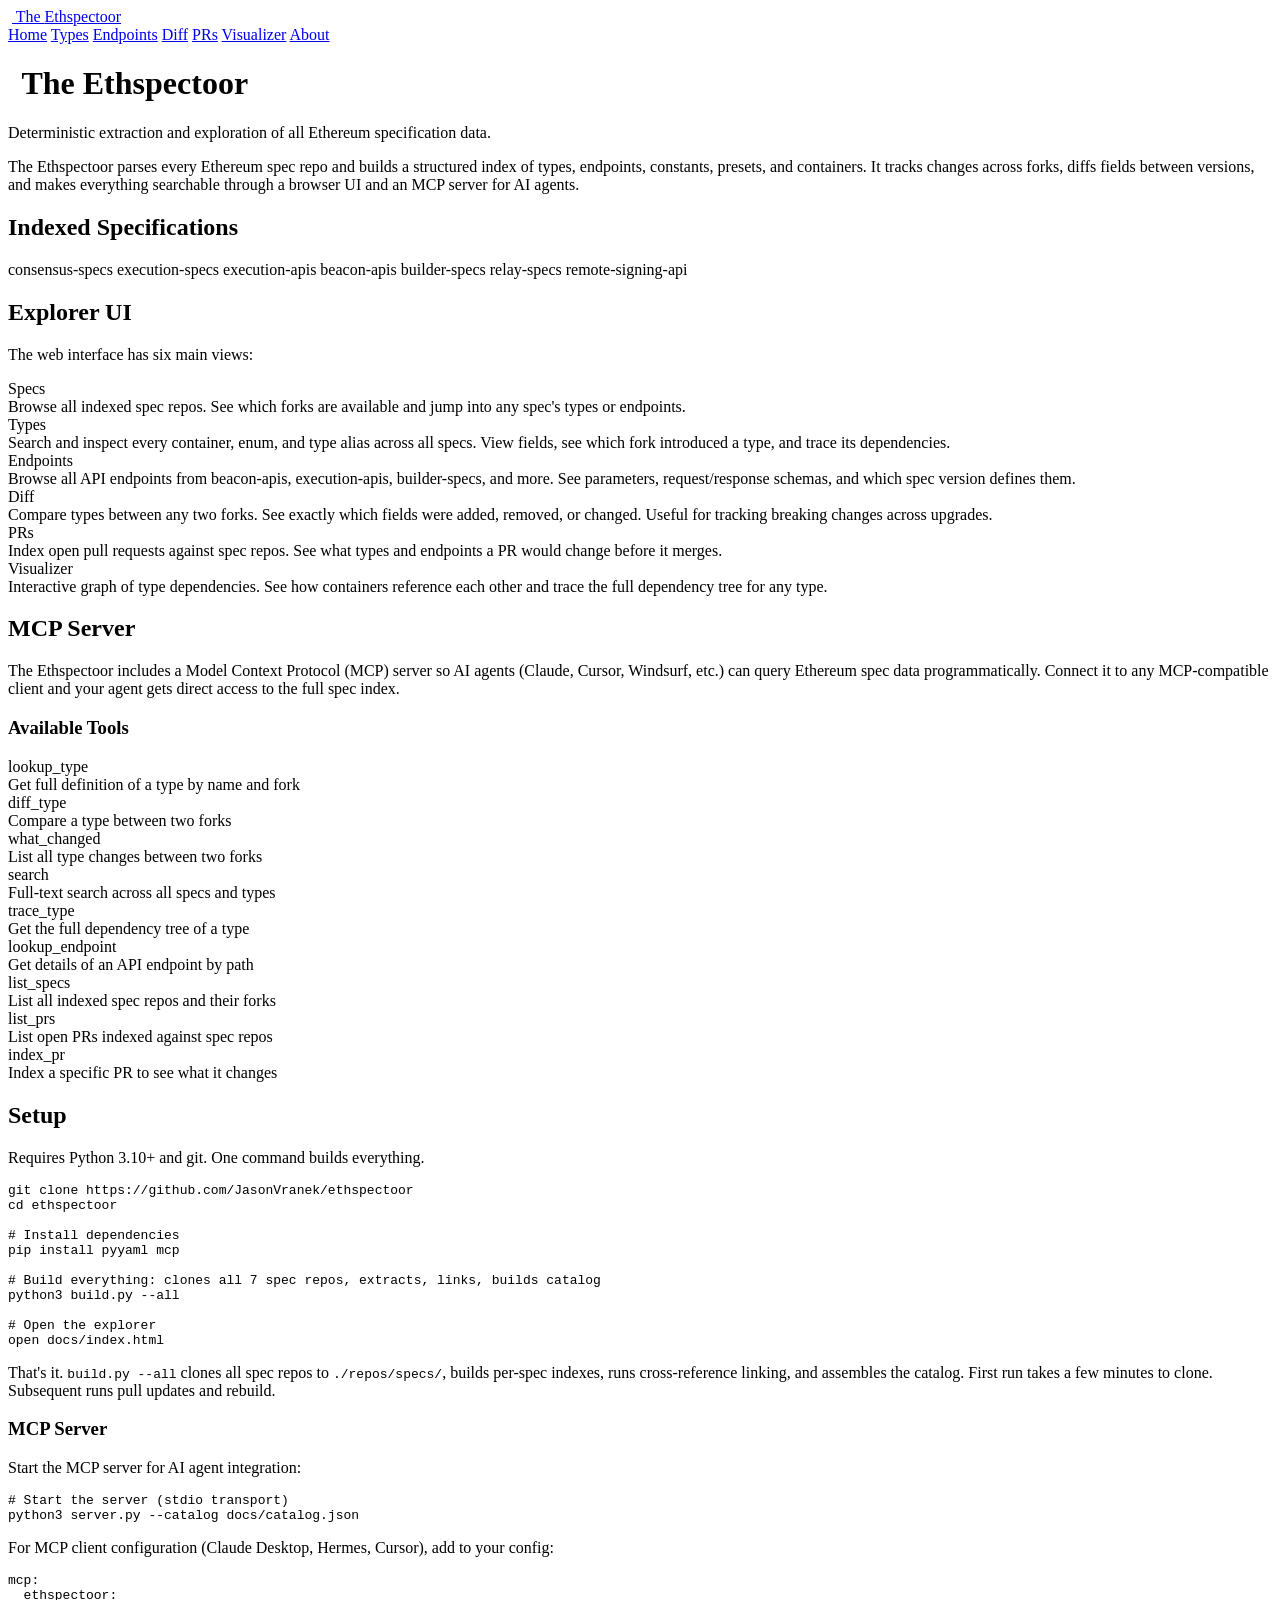
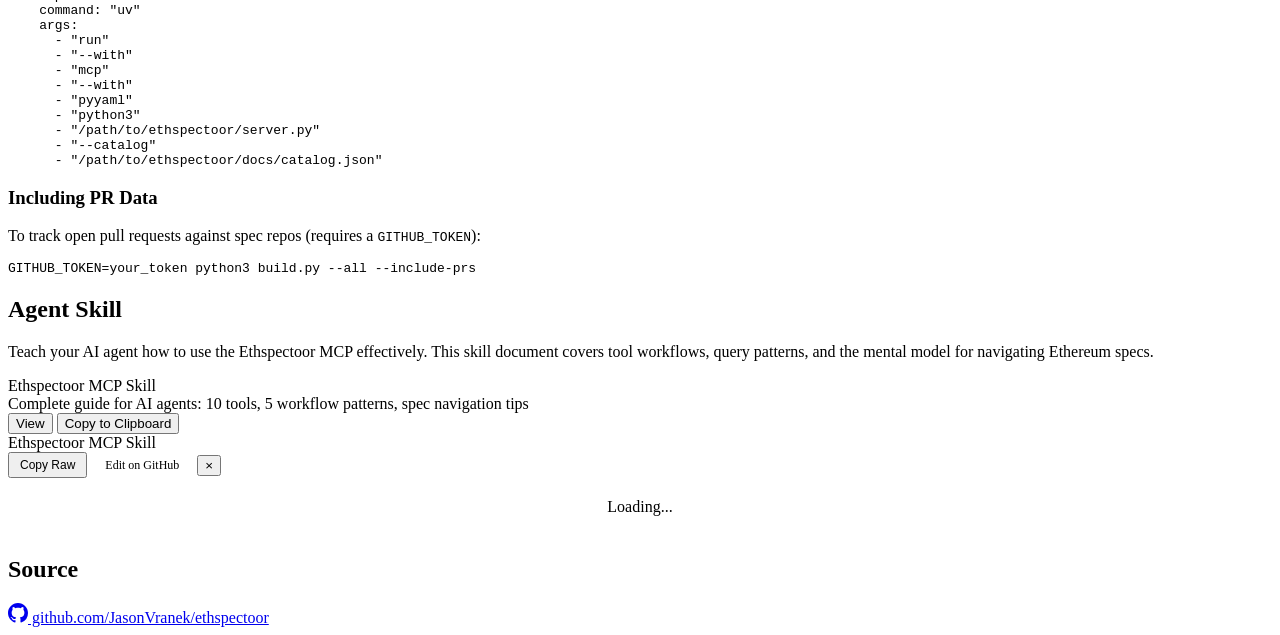
==== commit e7a38c55: "rename inspectoor to ethspectoor" ====
--- a/docs/about.html
+++ b/docs/about.html
@@ -3,15 +3,15 @@
 <head>
 <meta charset="UTF-8">
 <meta name="viewport" content="width=device-width, initial-scale=1.0">
-<title>About — The Inspectoor</title>
+<title>About — The Ethspectoor</title>
 <link rel="icon" type="image/svg+xml" href="favicon.svg">
-<link rel="stylesheet" href="styles.css">
-<link rel="stylesheet" href="about.css">
+<link rel="stylesheet" href="css/styles.css">
+<link rel="stylesheet" href="css/about.css">
 </head>
 <body>
 
 <div class="header">
-  <a class="logo" href="index.html"><img src="logo.svg" alt="" style="height:20px;vertical-align:middle;margin-right:4px"> The <span class="accent">Inspectoor</span></a>
+  <a class="logo" href="index.html"><img src="logo.svg" alt="" style="height:20px;vertical-align:middle;margin-right:4px"> The <span class="accent">Ethspectoor</span></a>
   <div class="nav-tabs">
     <a class="nav-tab" href="index.html#/">Home</a>
     <a class="nav-tab" href="index.html#/types">Types</a>
@@ -24,10 +24,10 @@
 </div>
 
 <div class="content">
-  <h1><img src="logo.svg" alt="" style="height:28px;vertical-align:middle;margin-right:6px"> The <span style="color:var(--accent)">Inspectoor</span></h1>
+  <h1><img src="logo.svg" alt="" style="height:28px;vertical-align:middle;margin-right:6px"> The <span style="color:var(--accent)">Ethspectoor</span></h1>
   <p class="subtitle">Deterministic extraction and exploration of all Ethereum specification data.</p>
 
-  <p>The Inspectoor parses every Ethereum spec repo and builds a structured index of types, endpoints, constants, presets, and containers. It tracks changes across forks, diffs fields between versions, and makes everything searchable through a browser UI and an MCP server for AI agents.</p>
+  <p>The Ethspectoor parses every Ethereum spec repo and builds a structured index of types, endpoints, constants, presets, and containers. It tracks changes across forks, diffs fields between versions, and makes everything searchable through a browser UI and an MCP server for AI agents.</p>
 
   <h2>Indexed Specifications</h2>
   <div class="spec-list">
@@ -69,7 +69,7 @@
   </div>
 
   <h2>MCP Server</h2>
-  <p>The Inspectoor includes a Model Context Protocol (MCP) server so AI agents (Claude, Cursor, Windsurf, etc.) can query Ethereum spec data programmatically. Connect it to any MCP-compatible client and your agent gets direct access to the full spec index.</p>
+  <p>The Ethspectoor includes a Model Context Protocol (MCP) server so AI agents (Claude, Cursor, Windsurf, etc.) can query Ethereum spec data programmatically. Connect it to any MCP-compatible client and your agent gets direct access to the full spec index.</p>
 
   <h3>Available Tools</h3>
   <div class="tool-grid">
@@ -113,8 +113,8 @@
 
   <h2>Setup</h2>
   <p>Requires Python 3.10+ and git. One command builds everything.</p>
-  <pre>git clone https://github.com/JasonVranek/inspectoor
-cd inspectoor
+  <pre>git clone https://github.com/JasonVranek/ethspectoor
+cd ethspectoor
 
 # Install dependencies
 pip install pyyaml mcp
@@ -136,7 +136,7 @@
 
   <p>For MCP client configuration (Claude Desktop, Hermes, Cursor), add to your config:</p>
   <pre>mcp:
-  inspectoor:
+  ethspectoor:
     command: "uv"
     args:
       - "run"
@@ -145,9 +145,9 @@
       - "--with"
       - "pyyaml"
       - "python3"
-      - "/path/to/inspectoor/server.py"
+      - "/path/to/ethspectoor/server.py"
       - "--catalog"
-      - "/path/to/inspectoor/docs/catalog.json"</pre>
+      - "/path/to/ethspectoor/docs/catalog.json"</pre>
 
   <h3>Including PR Data</h3>
   <p>To track open pull requests against spec repos (requires a <code>GITHUB_TOKEN</code>):</p>
@@ -155,13 +155,13 @@
 
 
   <h2>Agent Skill</h2>
-  <p>Teach your AI agent how to use the Inspectoor MCP effectively. This skill document
+  <p>Teach your AI agent how to use the Ethspectoor MCP effectively. This skill document
   covers tool workflows, query patterns, and the mental model for navigating Ethereum specs.</p>
 
   <div class="skill-card">
     <div class="skill-card-header">
       <div>
-        <div class="skill-card-title">Inspectoor MCP Skill</div>
+        <div class="skill-card-title">Ethspectoor MCP Skill</div>
         <div class="skill-card-desc">Complete guide for AI agents: 10 tools, 5 workflow patterns, spec navigation tips</div>
       </div>
       <div class="skill-card-actions">
@@ -175,10 +175,10 @@
   <div class="skill-modal-overlay" id="skill-modal" onclick="if(event.target===this)closeSkillModal()">
     <div class="skill-modal">
       <div class="skill-modal-header">
-        <span class="skill-modal-title">Inspectoor MCP Skill</span>
+        <span class="skill-modal-title">Ethspectoor MCP Skill</span>
         <div style="display:flex;gap:8px;align-items:center">
           <button class="skill-btn skill-btn-copy" onclick="copySkill(this)" style="font-size:12px;padding:4px 10px">Copy Raw</button>
-          <a href="https://github.com/JasonVranek/inspectoor/blob/main/docs/SKILL.md" target="_blank" rel="noopener" class="skill-btn" style="font-size:12px;padding:4px 10px;text-decoration:none;color:var(--text)">Edit on GitHub</a>
+          <a href="https://github.com/JasonVranek/ethspectoor/blob/main/docs/SKILL.md" target="_blank" rel="noopener" class="skill-btn" style="font-size:12px;padding:4px 10px;text-decoration:none;color:var(--text)">Edit on GitHub</a>
           <button class="skill-modal-close" onclick="closeSkillModal()">&times;</button>
         </div>
       </div>
@@ -189,9 +189,9 @@
   </div>
 
   <h2>Source</h2>
-  <a class="github-link" href="https://github.com/JasonVranek/inspectoor" target="_blank" rel="noopener">
+  <a class="github-link" href="https://github.com/JasonVranek/ethspectoor" target="_blank" rel="noopener">
     <svg width="20" height="20" viewBox="0 0 16 16" fill="currentColor"><path d="M8 0C3.58 0 0 3.58 0 8c0 3.54 2.29 6.53 5.47 7.59.4.07.55-.17.55-.38 0-.19-.01-.82-.01-1.49-2.01.37-2.53-.49-2.69-.94-.09-.23-.48-.94-.82-1.13-.28-.15-.68-.52-.01-.53.63-.01 1.08.58 1.23.82.72 1.21 1.87.87 2.33.66.07-.52.28-.87.51-1.07-1.78-.2-3.64-.89-3.64-3.95 0-.87.31-1.59.82-2.15-.08-.2-.36-1.02.08-2.12 0 0 .67-.21 2.2.82.64-.18 1.32-.27 2-.27.68 0 1.36.09 2 .27 1.53-1.04 2.2-.82 2.2-.82.44 1.1.16 1.92.08 2.12.51.56.82 1.27.82 2.15 0 3.07-1.87 3.75-3.65 3.95.29.25.54.73.54 1.48 0 1.07-.01 1.93-.01 2.2 0 .21.15.46.55.38A8.013 8.013 0 0016 8c0-4.42-3.58-8-8-8z"/></svg>
-    github.com/JasonVranek/inspectoor
+    github.com/JasonVranek/ethspectoor
   </a>
 </div>
 
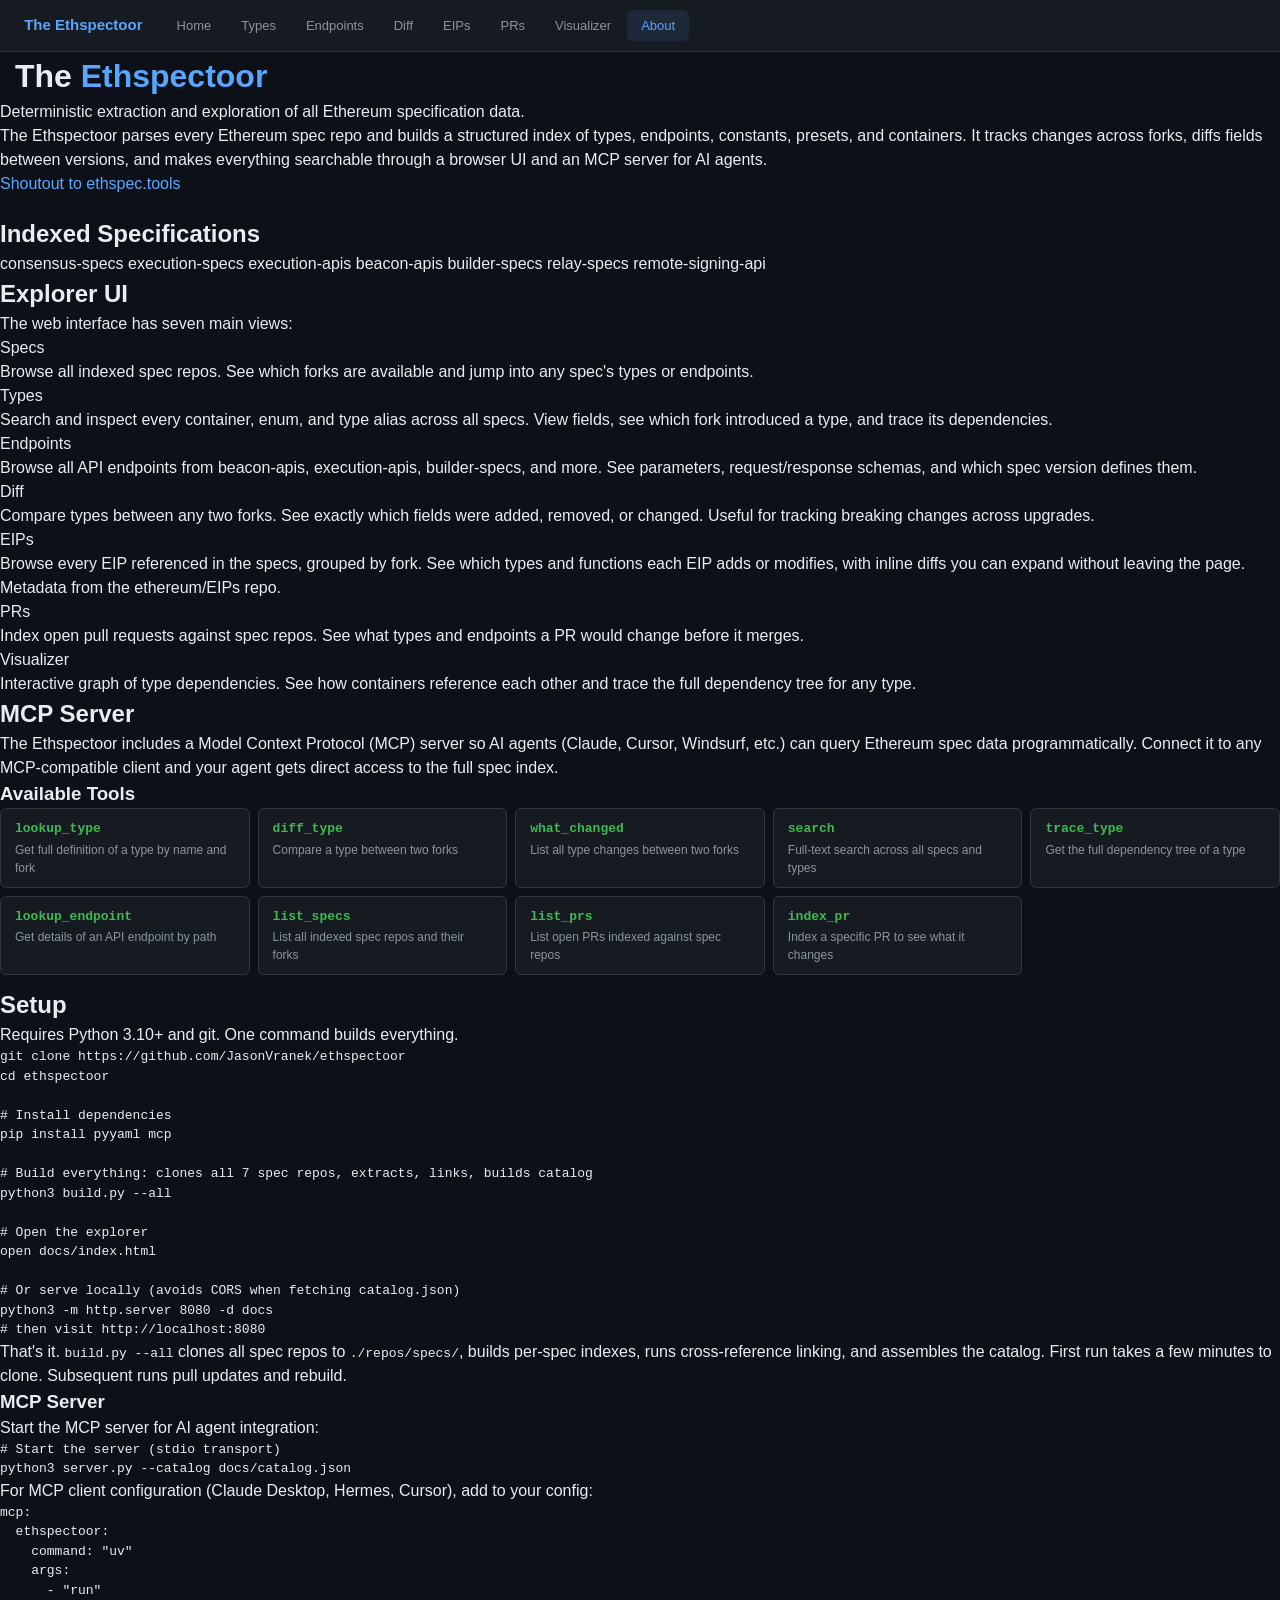
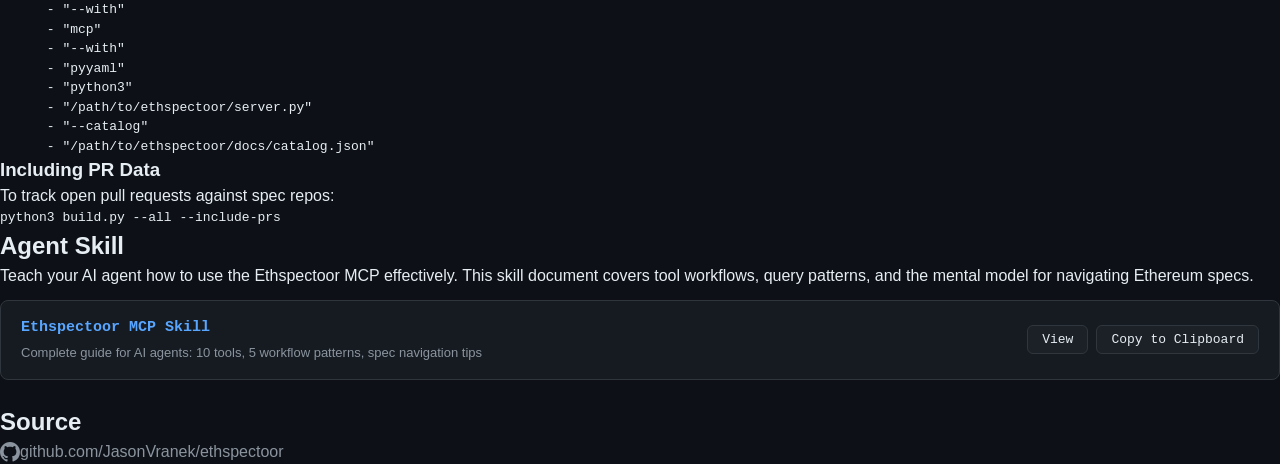
==== commit 6acbafda: "cleanup about/readme" ====
--- a/docs/about.html
+++ b/docs/about.html
@@ -12,11 +12,13 @@
 
 <div class="header">
   <a class="logo" href="index.html"><img src="logo.svg" alt="" style="height:20px;vertical-align:middle;margin-right:4px"> The <span class="accent">Ethspectoor</span></a>
+  <button class="hamburger" id="hamburger" aria-label="Menu" onclick="document.querySelector('.nav-tabs').classList.toggle('open');this.classList.toggle('open')">☰</button>
   <div class="nav-tabs">
     <a class="nav-tab" href="index.html#/">Home</a>
     <a class="nav-tab" href="index.html#/types">Types</a>
     <a class="nav-tab" href="index.html#/endpoints">Endpoints</a>
     <a class="nav-tab" href="index.html#/diff">Diff</a>
+    <a class="nav-tab" href="index.html#/eips">EIPs</a>
     <a class="nav-tab" href="index.html#/prs">PRs</a>
     <a class="nav-tab" href="visualizer.html">Visualizer</a>
     <a class="nav-tab active" href="about.html">About</a>
@@ -28,6 +30,8 @@
   <p class="subtitle">Deterministic extraction and exploration of all Ethereum specification data.</p>
 
   <p>The Ethspectoor parses every Ethereum spec repo and builds a structured index of types, endpoints, constants, presets, and containers. It tracks changes across forks, diffs fields between versions, and makes everything searchable through a browser UI and an MCP server for AI agents.</p>
+
+  <p style="margin-bottom:20px"><a href="https://ethspec.tools" target="_blank" rel="noopener" style="color:var(--accent)">Shoutout to ethspec.tools</a></p>
 
   <h2>Indexed Specifications</h2>
   <div class="spec-list">
@@ -41,7 +45,7 @@
   </div>
 
   <h2>Explorer UI</h2>
-  <p>The web interface has six main views:</p>
+  <p>The web interface has seven main views:</p>
 
   <div class="card">
     <div class="card-title">Specs</div>
@@ -58,6 +62,10 @@
   <div class="card">
     <div class="card-title">Diff</div>
     <div class="card-desc">Compare types between any two forks. See exactly which fields were added, removed, or changed. Useful for tracking breaking changes across upgrades.</div>
+  </div>
+  <div class="card">
+    <div class="card-title">EIPs</div>
+    <div class="card-desc">Browse every EIP referenced in the specs, grouped by fork. See which types and functions each EIP adds or modifies, with inline diffs you can expand without leaving the page. Metadata from the ethereum/EIPs repo.</div>
   </div>
   <div class="card">
     <div class="card-title">PRs</div>
@@ -123,7 +131,11 @@
 python3 build.py --all
 
 # Open the explorer
-open docs/index.html</pre>
+open docs/index.html
+
+# Or serve locally (avoids CORS when fetching catalog.json)
+python3 -m http.server 8080 -d docs
+# then visit http://localhost:8080</pre>
 
   <p>That's it. <code>build.py --all</code> clones all spec repos to <code>./repos/specs/</code>,
   builds per-spec indexes, runs cross-reference linking, and assembles the catalog.
@@ -150,8 +162,8 @@
       - "/path/to/ethspectoor/docs/catalog.json"</pre>
 
   <h3>Including PR Data</h3>
-  <p>To track open pull requests against spec repos (requires a <code>GITHUB_TOKEN</code>):</p>
-  <pre>GITHUB_TOKEN=your_token python3 build.py --all --include-prs</pre>
+  <p>To track open pull requests against spec repos:</p>
+  <pre>python3 build.py --all --include-prs</pre>
 
 
   <h2>Agent Skill</h2>
--- a/docs/css/styles.css
+++ b/docs/css/styles.css
@@ -0,0 +1,847 @@
+:root {
+  --bg: #0d1117;
+  --surface: #161b22;
+  --surface-2: #1c2128;
+  --border: #30363d;
+  --text: #e6edf3;
+  --text-muted: #8b949e;
+  --text-dim: #6e7681;
+  --accent: #58a6ff;
+  --accent-hover: #79c0ff;
+  --green: #3fb950;
+  --red: #f85149;
+  --orange: #d29922;
+  --purple: #bc8cff;
+  --pink: #f778ba;
+  --cyan: #39d2c0;
+  --font-mono: 'JetBrains Mono', 'Fira Code', 'SF Mono', Consolas, monospace;
+  --font-sans: -apple-system, BlinkMacSystemFont, 'Segoe UI', Helvetica, Arial, sans-serif;
+}
+* { box-sizing: border-box; margin: 0; padding: 0; }
+body {
+  font-family: var(--font-sans);
+  background: var(--bg);
+  color: var(--text);
+  line-height: 1.5;
+  height: 100vh;
+  overflow: hidden;
+}
+a { color: var(--accent); text-decoration: none; }
+a:hover { color: var(--accent-hover); text-decoration: underline; }
+
+/* Layout */
+.app {
+  display: flex;
+  flex-direction: column;
+  height: 100vh;
+}
+.header {
+  position: relative;
+  display: flex;
+  align-items: center;
+  gap: 12px;
+  padding: 0 16px;
+  height: 52px;
+  min-height: 52px;
+  background: var(--surface);
+  border-bottom: 1px solid var(--border);
+  z-index: 100;
+}
+.header .logo {
+  font-size: 15px;
+  font-weight: 700;
+  white-space: nowrap;
+  cursor: pointer;
+}
+.header .logo .accent { color: var(--accent); }
+.nav-tabs {
+  display: flex;
+  gap: 2px;
+  margin-left: 8px;
+}
+.nav-tab {
+  padding: 6px 14px;
+  font-size: 13px;
+  font-weight: 500;
+  color: var(--text-muted);
+  background: none;
+  border: none;
+  border-radius: 6px;
+  cursor: pointer;
+  font-family: var(--font-sans);
+  transition: all 0.15s;
+}
+.nav-tab:hover { color: var(--text); background: var(--surface-2); }
+.nav-tab.active { color: var(--accent); background: rgba(88,166,255,0.1); }
+.search-box {
+  flex: 1;
+  max-width: 420px;
+  position: relative;
+  margin-left: auto;
+}
+.search-box input {
+  width: 100%;
+  padding: 6px 12px 6px 30px;
+  background: var(--bg);
+  border: 1px solid var(--border);
+  border-radius: 6px;
+  color: var(--text);
+  font-size: 13px;
+  font-family: var(--font-mono);
+  outline: none;
+  transition: border-color 0.15s;
+}
+.search-box input:focus { border-color: var(--accent); }
+.search-box::before {
+  content: '⌕';
+  position: absolute;
+  left: 9px;
+  top: 50%;
+  transform: translateY(-50%);
+  color: var(--text-dim);
+  font-size: 15px;
+  pointer-events: none;
+}
+.header-stats {
+  font-size: 11px;
+  color: var(--text-dim);
+  white-space: nowrap;
+}
+
+/* Main content area */
+.main {
+  flex: 1;
+  overflow: hidden;
+  display: flex;
+}
+
+/* Three-panel layout */
+.panel-sidebar {
+  width: 240px;
+  min-width: 240px;
+  background: var(--surface);
+  border-right: 1px solid var(--border);
+  overflow-y: auto;
+  padding: 12px 0;
+}
+.panel-list {
+  flex: 1;
+  min-width: 300px;
+  overflow-y: auto;
+  border-right: 1px solid var(--border);
+}
+.panel-detail {
+  flex: 2;
+  overflow-y: auto;
+  padding: 0;
+}
+
+/* Single-panel for overview */
+.panel-full {
+  flex: 1;
+  overflow-y: auto;
+  padding: 24px;
+}
+
+/* Sidebar sections */
+.sidebar-section { padding: 0 10px; margin-bottom: 14px; }
+.sidebar-section h3 {
+  font-size: 10px;
+  font-weight: 700;
+  text-transform: uppercase;
+  letter-spacing: 0.6px;
+  color: var(--text-dim);
+  margin-bottom: 6px;
+  padding: 0 6px;
+}
+.filter-btn {
+  display: flex;
+  align-items: center;
+  justify-content: space-between;
+  width: 100%;
+  padding: 4px 8px;
+  background: none;
+  border: none;
+  border-radius: 4px;
+  color: var(--text-muted);
+  font-size: 12px;
+  font-family: var(--font-sans);
+  cursor: pointer;
+  text-align: left;
+  transition: all 0.1s;
+}
+.filter-btn:hover { background: var(--surface-2); color: var(--text); }
+.filter-btn.active { background: rgba(88,166,255,0.1); color: var(--accent); }
+.filter-btn .count {
+  font-size: 10px;
+  color: var(--text-dim);
+  background: var(--bg);
+  padding: 0 6px;
+  border-radius: 10px;
+  min-width: 24px;
+  text-align: center;
+}
+.filter-btn.active .count { background: rgba(88,166,255,0.15); color: var(--accent); }
+
+/* List items */
+.list-header {
+  padding: 10px 14px;
+  font-size: 12px;
+  color: var(--text-dim);
+  border-bottom: 1px solid var(--border);
+  background: var(--surface);
+  position: sticky;
+  top: 0;
+  z-index: 5;
+  display: flex;
+  justify-content: space-between;
+  align-items: center;
+}
+.list-item {
+  display: flex;
+  align-items: center;
+  gap: 8px;
+  padding: 8px 14px;
+  border-bottom: 1px solid var(--border);
+  cursor: pointer;
+  transition: background 0.1s;
+  font-size: 13px;
+}
+.list-item:hover { background: var(--surface-2); }
+.list-item.active { background: rgba(88,166,255,0.08); border-left: 2px solid var(--accent); }
+.list-item .item-name {
+  font-family: var(--font-mono);
+  font-size: 12px;
+  color: var(--text);
+  flex: 1;
+  overflow: hidden;
+  text-overflow: ellipsis;
+  white-space: nowrap;
+}
+.list-item .item-meta {
+  display: flex;
+  gap: 4px;
+  align-items: center;
+  flex-shrink: 0;
+}
+
+/* Badges */
+.badge {
+  display: inline-block;
+  padding: 1px 7px;
+  border-radius: 10px;
+  font-size: 10px;
+  font-weight: 600;
+  font-family: var(--font-mono);
+  line-height: 1.6;
+  white-space: nowrap;
+}
+.badge-class { background: rgba(188,140,255,0.15); color: var(--purple); }
+.badge-def { background: rgba(63,185,80,0.15); color: var(--green); }
+.badge-dataclass { background: rgba(247,120,186,0.15); color: var(--pink); }
+.badge-enum { background: rgba(57,210,192,0.15); color: var(--cyan); }
+.badge-constant { background: rgba(210,153,34,0.15); color: var(--orange); }
+.badge-alias { background: rgba(88,166,255,0.15); color: var(--accent); }
+.badge-function { background: rgba(63,185,80,0.15); color: var(--green); }
+
+.badge-get { background: rgba(63,185,80,0.15); color: var(--green); }
+.badge-post { background: rgba(88,166,255,0.15); color: var(--accent); }
+.badge-put { background: rgba(210,153,34,0.15); color: var(--orange); }
+.badge-delete { background: rgba(248,81,73,0.15); color: var(--red); }
+
+/* Spec color badges */
+.badge-spec {
+  padding: 1px 6px;
+  border-radius: 10px;
+  font-size: 10px;
+  font-family: var(--font-mono);
+  background: var(--surface-2);
+  color: var(--text-muted);
+  white-space: nowrap;
+}
+.spec-consensus-specs { background: rgba(188,140,255,0.12); color: #c4a0ff; }
+.spec-beacon-apis { background: rgba(88,166,255,0.12); color: #7ab8ff; }
+.spec-execution-specs { background: rgba(63,185,80,0.12); color: #5dc96e; }
+.spec-execution-apis { background: rgba(57,210,192,0.12); color: #50dece; }
+.spec-builder-specs { background: rgba(247,120,186,0.12); color: #f99dcc; }
+.spec-relay-specs { background: rgba(210,153,34,0.12); color: #e0b94e; }
+.spec-remote-signing-api { background: rgba(248,81,73,0.12); color: #fa9e98; }
+
+.badge-fork {
+  padding: 1px 6px;
+  border-radius: 10px;
+  font-size: 10px;
+  font-family: var(--font-mono);
+  background: var(--surface-2);
+  color: var(--text-dim);
+}
+.badge-fork.new { background: rgba(63,185,80,0.15); color: var(--green); }
+.badge-fork.modified { background: rgba(210,153,34,0.15); color: var(--orange); }
+
+/* Detail view */
+.detail-content { padding: 20px 24px; max-width: 900px; }
+.detail-header {
+  display: flex;
+  align-items: flex-start;
+  gap: 10px;
+  margin-bottom: 16px;
+  flex-wrap: wrap;
+}
+.detail-header h2 {
+  font-family: var(--font-mono);
+  font-size: 20px;
+  font-weight: 700;
+  word-break: break-all;
+}
+.detail-header .badges { display: flex; gap: 6px; align-items: center; flex-wrap: wrap; }
+.detail-section {
+  margin-bottom: 20px;
+}
+.detail-section h3 {
+  font-size: 12px;
+  font-weight: 600;
+  text-transform: uppercase;
+  letter-spacing: 0.5px;
+  color: var(--text-dim);
+  margin-bottom: 8px;
+  padding-bottom: 4px;
+  border-bottom: 1px solid var(--border);
+}
+.detail-section .prose {
+  font-size: 13px;
+  color: var(--text-muted);
+  line-height: 1.7;
+}
+
+/* Tables */
+.data-table {
+  width: 100%;
+  border-collapse: collapse;
+  font-size: 13px;
+}
+.data-table th {
+  text-align: left;
+  padding: 6px 10px;
+  font-size: 11px;
+  font-weight: 600;
+  text-transform: uppercase;
+  letter-spacing: 0.4px;
+  color: var(--text-dim);
+  background: var(--surface);
+  border-bottom: 1px solid var(--border);
+}
+.data-table td {
+  padding: 5px 10px;
+  border-bottom: 1px solid var(--border);
+  vertical-align: top;
+}
+.data-table td:first-child {
+  font-family: var(--font-mono);
+  font-size: 12px;
+  color: var(--text);
+  white-space: nowrap;
+}
+.data-table td:nth-child(2) {
+  font-family: var(--font-mono);
+  font-size: 12px;
+}
+.data-table tr:hover { background: var(--surface-2); }
+
+.type-link {
+  color: var(--accent);
+  cursor: pointer;
+  font-family: var(--font-mono);
+  font-size: 12px;
+}
+.type-link:hover { color: var(--accent-hover); text-decoration: underline; }
+
+/* Pill groups */
+.pill-group { display: flex; flex-wrap: wrap; gap: 4px; }
+
+/* Cards (specs overview) */
+.cards-grid {
+  display: grid;
+  grid-template-columns: repeat(auto-fill, minmax(280px, 1fr));
+  gap: 14px;
+  margin-top: 16px;
+}
+.spec-card {
+  background: var(--surface);
+  border: 1px solid var(--border);
+  border-radius: 8px;
+  padding: 18px;
+  cursor: pointer;
+  transition: all 0.15s;
+}
+.spec-card:hover { border-color: var(--accent); background: var(--surface-2); }
+.spec-card h3 {
+  font-size: 15px;
+  font-family: var(--font-mono);
+  margin-bottom: 10px;
+  color: var(--text);
+}
+.spec-desc {
+  font-size: 12px;
+  color: var(--text-muted);
+  line-height: 1.5;
+  margin: 6px 0 10px 0;
+}
+.spec-card .stats {
+  display: grid;
+  grid-template-columns: 1fr 1fr;
+  gap: 6px;
+}
+.spec-card .stat {
+  font-size: 12px;
+  color: var(--text-muted);
+}
+.spec-card .stat strong {
+  color: var(--text);
+  font-size: 16px;
+  display: block;
+}
+
+/* Overview stats bar */
+.overview-stats {
+  display: flex;
+  gap: 24px;
+  padding: 16px 20px;
+  background: var(--surface);
+  border: 1px solid var(--border);
+  border-radius: 8px;
+}
+.overview-stat { text-align: center; }
+.overview-stat .val {
+  font-size: 24px;
+  font-weight: 700;
+  font-family: var(--font-mono);
+  color: var(--accent);
+}
+.overview-stat .label {
+  font-size: 11px;
+  color: var(--text-dim);
+  text-transform: uppercase;
+  letter-spacing: 0.4px;
+}
+
+/* Home page sections */
+.home-section { margin-top: 36px; }
+.home-section h2 {
+  font-family: var(--font-mono); font-size: 18px; color: var(--accent);
+  margin-bottom: 12px; padding-bottom: 8px; border-bottom: 1px solid var(--border);
+}
+.home-section p { color: var(--text-muted); font-size: 14px; margin-bottom: 12px; }
+.home-section pre {
+  font-family: var(--font-mono); font-size: 13px; background: var(--surface);
+  border: 1px solid var(--border); border-radius: 8px; padding: 16px;
+  overflow-x: auto; margin-bottom: 12px; line-height: 1.7; color: var(--text);
+}
+.home-section code {
+  font-family: var(--font-mono); font-size: 13px; background: var(--surface-2);
+  padding: 2px 6px; border-radius: 4px; color: var(--accent);
+}
+.home-section h3 { font-size: 15px; font-weight: 600; margin: 16px 0 6px; }
+.tool-grid {
+  display: grid; grid-template-columns: repeat(auto-fill, minmax(240px, 1fr));
+  gap: 8px; margin-bottom: 12px;
+}
+.tool-item {
+  background: var(--surface); border: 1px solid var(--border);
+  border-radius: 6px; padding: 10px 14px;
+}
+.tool-name { font-family: var(--font-mono); font-size: 13px; color: var(--green); font-weight: 600; }
+.tool-desc { font-size: 12px; color: var(--text-muted); margin-top: 2px; }
+.home-github-link {
+  display: inline-flex; align-items: center; gap: 8px;
+  background: var(--surface); border: 1px solid var(--border); border-radius: 8px;
+  padding: 12px 20px; font-family: var(--font-mono); font-size: 14px;
+  margin-top: 8px; transition: border-color 0.15s; color: var(--accent);
+}
+.home-github-link:hover { border-color: var(--accent); text-decoration: none; }
+.skill-card {
+  background: var(--surface); border: 1px solid var(--border); border-radius: 8px;
+  padding: 16px 20px; margin: 12px 0 24px; transition: border-color 0.15s;
+}
+.skill-card:hover { border-color: var(--accent); }
+.skill-card-header { display: flex; justify-content: space-between; align-items: center; gap: 16px; }
+.skill-card-title { font-family: var(--font-mono); font-size: 15px; font-weight: 600; color: var(--accent); }
+.skill-card-desc { font-size: 13px; color: var(--text-muted); margin-top: 4px; }
+.skill-card-actions { display: flex; gap: 8px; flex-shrink: 0; }
+.skill-btn {
+  font-family: var(--font-mono); font-size: 13px; padding: 6px 14px;
+  background: var(--surface-2); border: 1px solid var(--border); border-radius: 6px;
+  color: var(--text); cursor: pointer; transition: all 0.15s; white-space: nowrap;
+}
+.skill-btn:hover { border-color: var(--accent); color: var(--accent); }
+.skill-btn-copy.copied { border-color: var(--green); color: var(--green); }
+.skill-modal-overlay {
+  display: none; position: fixed; inset: 0; background: rgba(0,0,0,0.7);
+  z-index: 1000; justify-content: center; align-items: center; padding: 24px;
+}
+.skill-modal-overlay.open { display: flex; }
+.skill-modal {
+  background: var(--surface); border: 1px solid var(--border); border-radius: 12px;
+  width: 100%; max-width: 860px; max-height: 85vh;
+  display: flex; flex-direction: column; overflow: hidden;
+}
+.skill-modal-header {
+  display: flex; justify-content: space-between; align-items: center;
+  padding: 14px 20px; border-bottom: 1px solid var(--border); flex-shrink: 0;
+}
+.skill-modal-title { font-family: var(--font-mono); font-size: 15px; font-weight: 600; color: var(--accent); }
+.skill-modal-close {
+  background: none; border: none; color: var(--text-muted); font-size: 24px;
+  cursor: pointer; padding: 0 4px; line-height: 1;
+}
+.skill-modal-close:hover { color: var(--text); }
+.skill-modal-body {
+  padding: 20px 24px; overflow-y: auto; font-size: 14px; line-height: 1.7;
+}
+.skill-modal-body h1 { font-size: 22px; margin: 24px 0 8px; font-family: var(--font-mono); color: var(--accent); }
+.skill-modal-body h2 { font-size: 17px; margin: 20px 0 8px; font-family: var(--font-mono); color: var(--accent); border: none; }
+.skill-modal-body h3 { font-size: 14px; margin: 16px 0 6px; font-family: var(--font-mono); color: var(--text); }
+.skill-modal-body p { margin: 8px 0; }
+.skill-modal-body ul, .skill-modal-body ol { margin: 8px 0; padding-left: 24px; }
+.skill-modal-body li { margin: 4px 0; }
+.skill-modal-body code { font-family: var(--font-mono); font-size: 13px; background: var(--bg); padding: 2px 6px; border-radius: 4px; color: var(--accent); }
+.skill-modal-body pre { background: var(--bg); border: 1px solid var(--border); border-radius: 6px; padding: 12px 16px; overflow-x: auto; margin: 8px 0; font-family: var(--font-mono); font-size: 12px; line-height: 1.5; }
+.skill-modal-body pre code { background: none; padding: 0; color: var(--text); }
+.skill-modal-body table { border-collapse: collapse; width: 100%; margin: 8px 0; font-size: 13px; }
+.skill-modal-body th, .skill-modal-body td { border: 1px solid var(--border); padding: 6px 10px; text-align: left; }
+.skill-modal-body th { background: var(--bg); color: var(--text-muted); font-weight: 600; }
+.skill-modal-body strong { color: var(--text); font-weight: 600; }
+.skill-modal-body a { color: var(--accent); }
+.skill-modal-body hr { border: none; border-top: 1px solid var(--border); margin: 16px 0; }
+
+/* Loading */
+.loading {
+  display: flex;
+  align-items: center;
+  justify-content: center;
+  height: 100%;
+  flex-direction: column;
+  gap: 16px;
+}
+.spinner {
+  width: 32px; height: 32px;
+  border: 3px solid var(--border);
+  border-top-color: var(--accent);
+  border-radius: 50%;
+  animation: spin 0.8s linear infinite;
+}
+@keyframes spin { to { transform: rotate(360deg); } }
+
+/* Fork diff */
+.diff-controls {
+  display: flex;
+  gap: 12px;
+  align-items: center;
+  margin-bottom: 20px;
+  flex-wrap: wrap;
+}
+.diff-controls select {
+  padding: 6px 10px;
+  background: var(--surface);
+  border: 1px solid var(--border);
+  border-radius: 6px;
+  color: var(--text);
+  font-size: 13px;
+  font-family: var(--font-mono);
+  outline: none;
+}
+.diff-controls select:focus { border-color: var(--accent); }
+.diff-group { margin-bottom: 20px; }
+.diff-group h3 {
+  font-size: 13px;
+  margin-bottom: 8px;
+  display: flex;
+  align-items: center;
+  gap: 8px;
+}
+.diff-group h3 .count-badge {
+  font-size: 11px;
+  padding: 1px 8px;
+  border-radius: 10px;
+  font-weight: 600;
+}
+.diff-item {
+  padding: 4px 8px;
+  font-family: var(--font-mono);
+  font-size: 12px;
+  cursor: pointer;
+  border-radius: 4px;
+  margin-bottom: 2px;
+}
+.diff-item:hover { background: var(--surface-2); }
+.diff-item.expanded { background: var(--surface-2); }
+.diff-item-preview {
+  padding: 8px 12px;
+  margin: 0 0 4px 0;
+  border-left: 2px solid var(--border);
+  background: var(--surface);
+  border-radius: 0 4px 4px 0;
+}
+.diff-item-preview .code-block {
+  max-height: 400px;
+  margin: 0;
+  font-size: 11px;
+}
+.diff-item-preview .pill-group { margin-bottom: 6px; }
+.diff-item-preview .diff-preview-meta {
+  font-size: 11px;
+  color: var(--text-muted);
+  margin-bottom: 6px;
+  font-family: var(--font-sans);
+}
+.diff-item-preview .diff-preview-refs {
+  font-size: 11px;
+  color: var(--text-dim);
+  margin-top: 6px;
+  font-family: var(--font-mono);
+}
+.diff-item-preview .diff-preview-refs a { color: var(--accent); }
+
+/* Endpoint detail */
+.method-path {
+  display: flex;
+  align-items: center;
+  gap: 10px;
+  margin-bottom: 12px;
+}
+.method-path .method-badge {
+  padding: 4px 12px;
+  border-radius: 4px;
+  font-size: 13px;
+  font-weight: 700;
+  font-family: var(--font-mono);
+}
+.method-path .path {
+  font-family: var(--font-mono);
+  font-size: 16px;
+  font-weight: 600;
+  word-break: break-all;
+}
+
+/* Buttons */
+.btn {
+  display: inline-flex;
+  align-items: center;
+  gap: 6px;
+  padding: 6px 14px;
+  border-radius: 6px;
+  font-size: 12px;
+  font-weight: 500;
+  border: 1px solid var(--border);
+  background: var(--surface);
+  color: var(--text-muted);
+  cursor: pointer;
+  font-family: var(--font-sans);
+  transition: all 0.15s;
+}
+.btn:hover { color: var(--text); border-color: var(--text-muted); }
+
+/* Empty state */
+.empty-state {
+  display: flex;
+  flex-direction: column;
+  align-items: center;
+  justify-content: center;
+  height: 100%;
+  color: var(--text-dim);
+  font-size: 14px;
+  gap: 8px;
+}
+.empty-state .icon { font-size: 40px; opacity: 0.5; }
+
+/* Scrollbar */
+::-webkit-scrollbar { width: 8px; height: 8px; }
+::-webkit-scrollbar-track { background: transparent; }
+::-webkit-scrollbar-thumb { background: var(--border); border-radius: 4px; }
+::-webkit-scrollbar-thumb:hover { background: var(--text-dim); }
+
+
+/* Mobile back button */
+.back-btn {
+  display: none;
+  background: none;
+  border: 1px solid var(--border);
+  color: var(--text-muted);
+  font-size: 13px;
+  padding: 6px 12px;
+  border-radius: 6px;
+  cursor: pointer;
+  margin: 8px 12px;
+  font-family: var(--font-sans);
+  transition: color 0.15s, border-color 0.15s;
+}
+.back-btn:hover { color: var(--text); border-color: var(--text-muted); }
+
+/* Hamburger menu */
+.hamburger {
+  display: none;
+  background: none;
+  border: none;
+  color: var(--text-muted);
+  font-size: 22px;
+  cursor: pointer;
+  padding: 4px 8px;
+  border-radius: 6px;
+  line-height: 1;
+  transition: color 0.15s, background 0.15s;
+}
+.hamburger:hover { color: var(--text); background: var(--surface-2); }
+.hamburger.open { color: var(--accent); }
+/* Responsive */
+@media (max-width: 900px) {
+  .panel-sidebar { display: none; }
+  .panel-sidebar.pr-sidebar { display: block; flex: 1; min-width: 0; width: auto; }
+  .panel-list { flex: 1; }
+  .panel-detail { display: none; }
+  .main.show-detail .panel-list { display: none; }
+  .main.show-detail .panel-sidebar { display: none; }
+  .main.show-detail .panel-detail { display: block; flex: 1; }
+}
+@media (max-width: 600px) {
+  .header { gap: 6px; padding: 0 8px; flex-wrap: wrap; }
+  .hamburger { display: block; }
+  .back-btn { display: block; }
+  .nav-tabs {
+    display: none;
+    position: absolute;
+    top: 52px;
+    left: 0;
+    right: 0;
+    background: var(--surface);
+    border-bottom: 1px solid var(--border);
+    padding: 8px;
+    flex-direction: column;
+    gap: 2px;
+    z-index: 200;
+    box-shadow: 0 4px 12px rgba(0,0,0,0.3);
+  }
+  .nav-tabs.open { display: flex; }
+  .nav-tab { text-align: left; padding: 10px 14px; font-size: 14px; }
+  .header-stats { display: none; }
+  .search-box { max-width: 100%; }
+}
+
+/* JSON/Code blocks */
+.code-block {
+  background: var(--surface);
+  border: 1px solid var(--border);
+  border-radius: 8px;
+  padding: 14px 16px;
+  font-family: var(--font-mono);
+  font-size: 12.5px;
+  line-height: 1.6;
+  overflow-x: auto;
+  white-space: pre;
+  color: var(--text);
+  tab-size: 4;
+  max-height: 600px;
+  overflow-y: auto;
+}
+.syn-comment { color: var(--text-dim); }
+.syn-keyword { color: var(--purple, #c4a0ff); }
+.syn-builtin { color: var(--cyan); }
+.syn-string { color: #a5d6ff; }
+.syn-decorator { color: var(--orange); }
+.syn-new-marker { color: var(--green); font-weight: 600; }
+.syn-mod-marker { color: var(--orange); font-weight: 600; }
+.syn-type { color: var(--purple, #c4a0ff); text-decoration: underline; text-decoration-style: dotted; text-underline-offset: 2px; }
+.syn-func { color: var(--green); text-decoration: underline; text-decoration-style: dotted; text-underline-offset: 2px; }
+a.type-link.syn-type:hover, a.type-link.syn-func:hover { text-decoration-style: solid; }
+.github-link { color: var(--text-muted); display: flex; align-items: center; margin-left: auto; flex-shrink: 0; }
+.github-link:hover { color: var(--text); text-decoration: none; }
+.footer { padding: 12px 16px; text-align: center; color: var(--text-dim); font-size: 12px; border-top: 1px solid var(--border); flex-shrink: 0; }
+.footer a { color: var(--text-muted); }
+.footer a:hover { color: var(--text); }
+
+/* PR tab styles */
+.pr-action-badge {
+  display: inline-block;
+  padding: 1px 6px;
+  border-radius: 4px;
+  font-size: 11px;
+  font-weight: 600;
+  font-family: var(--font-mono);
+}
+.pr-action-badge.added { background: rgba(63,185,80,0.15); color: var(--green); }
+.pr-action-badge.modified { background: rgba(210,153,34,0.15); color: var(--orange); }
+.pr-action-badge.removed { background: rgba(248,81,73,0.15); color: var(--red); }
+.pr-header {
+  padding: 16px;
+  border-bottom: 1px solid var(--border);
+}
+.pr-header h2 { font-size: 16px; margin-bottom: 4px; }
+.pr-header .pr-meta { font-size: 13px; color: var(--text-muted); }
+.pr-sidebar-item {
+  padding: 10px 14px;
+  cursor: pointer;
+  border-bottom: 1px solid var(--border);
+  transition: background 0.1s;
+}
+.pr-sidebar-item:hover { background: var(--surface-2); }
+.pr-sidebar-item.active { background: var(--surface-2); border-left: 3px solid var(--accent); }
+.pr-sidebar-item .pr-num { font-family: var(--font-mono); font-size: 13px; font-weight: 600; color: var(--accent); }
+.pr-sidebar-item .pr-title { font-size: 12px; color: var(--text); margin-top: 2px; overflow: hidden; text-overflow: ellipsis; white-space: nowrap; }
+.pr-sidebar-item .pr-author { font-size: 11px; color: var(--text-muted); margin-top: 2px; }
+.pr-sidebar-item .pr-stats { display: flex; gap: 6px; margin-top: 4px; }
+.pr-spec-group-header {
+  display: flex; align-items: center; gap: 6px;
+  padding: 8px 14px; cursor: pointer; font-size: 12px;
+  color: var(--text-muted); border-bottom: 1px solid var(--border);
+  user-select: none;
+}
+.pr-spec-group-header:hover { background: var(--surface-2); }
+.pr-spec-group-header .pr-group-arrow { font-size: 10px; color: var(--text-dim); transition: transform 0.15s; }
+.pr-spec-group-header.collapsed .pr-group-arrow { transform: rotate(-90deg); }
+.pr-spec-group-header .pr-group-count { margin-left: auto; font-size: 11px; color: var(--text-dim); }
+.pr-item-row {
+  padding: 8px 14px;
+  cursor: pointer;
+  border-bottom: 1px solid var(--border);
+  display: flex;
+  align-items: center;
+  gap: 8px;
+  font-size: 13px;
+  transition: background 0.1s;
+}
+.pr-item-row:hover { background: var(--surface-2); }
+.pr-item-row.expanded { background: var(--surface-2); }
+.pr-item-row .pr-item-name { font-family: var(--font-mono); }
+.pr-item-row .pr-field-delta { font-size: 11px; color: var(--text-muted); margin-left: auto; }
+.pr-item-preview {
+  display: none;
+  padding: 12px 16px;
+  background: var(--bg);
+  border-bottom: 1px solid var(--border);
+}
+.pr-item-preview .code-block { font-size: 11px; max-height: 400px; }
+.field-diff-added td { background: rgba(63,185,80,0.08); }
+.field-diff-removed td { background: rgba(248,81,73,0.08); }
+.pr-type-notice {
+  margin-bottom: 16px;
+  padding: 10px 14px;
+  background: var(--surface);
+  border: 1px solid var(--border);
+  border-radius: 6px;
+  font-size: 12px;
+}
+.pr-type-notice a { font-family: var(--font-mono); }
+
+/* Inline diff highlighting */
+.diff-code-block { position: relative; }
+.diff-line-added { background: rgba(63,185,80,0.12); display: block; margin: 0 -12px; padding: 0 12px; border-left: 3px solid var(--green); }
+.diff-line-removed { background: rgba(248,81,73,0.12); display: block; margin: 0 -12px; padding: 0 12px; border-left: 3px solid var(--red); }
+.diff-line-changed { background: rgba(210,153,34,0.10); display: block; margin: 0 -12px; padding: 0 12px; border-left: 3px solid var(--orange); }
+.diff-line-unchanged { display: block; margin: 0 -12px; padding: 0 12px; border-left: 3px solid transparent; }
+.fork-diff-toggle {
+  font-size: 11px; padding: 3px 10px; cursor: pointer;
+  background: var(--surface-2); color: var(--text-muted); border: 1px solid var(--border);
+  border-radius: 4px; font-family: var(--font-mono); transition: all 0.15s;
+}
+.fork-diff-toggle:hover { border-color: var(--accent); color: var(--accent); }
+.fork-diff-toggle.active { background: rgba(88,166,255,0.1); border-color: var(--accent); color: var(--accent); }
+.diff-word-added { background: rgba(63,185,80,0.25); border-radius: 2px; padding: 0 1px; }
+.diff-word-removed { background: rgba(248,81,73,0.25); border-radius: 2px; padding: 0 1px; text-decoration: line-through; }
